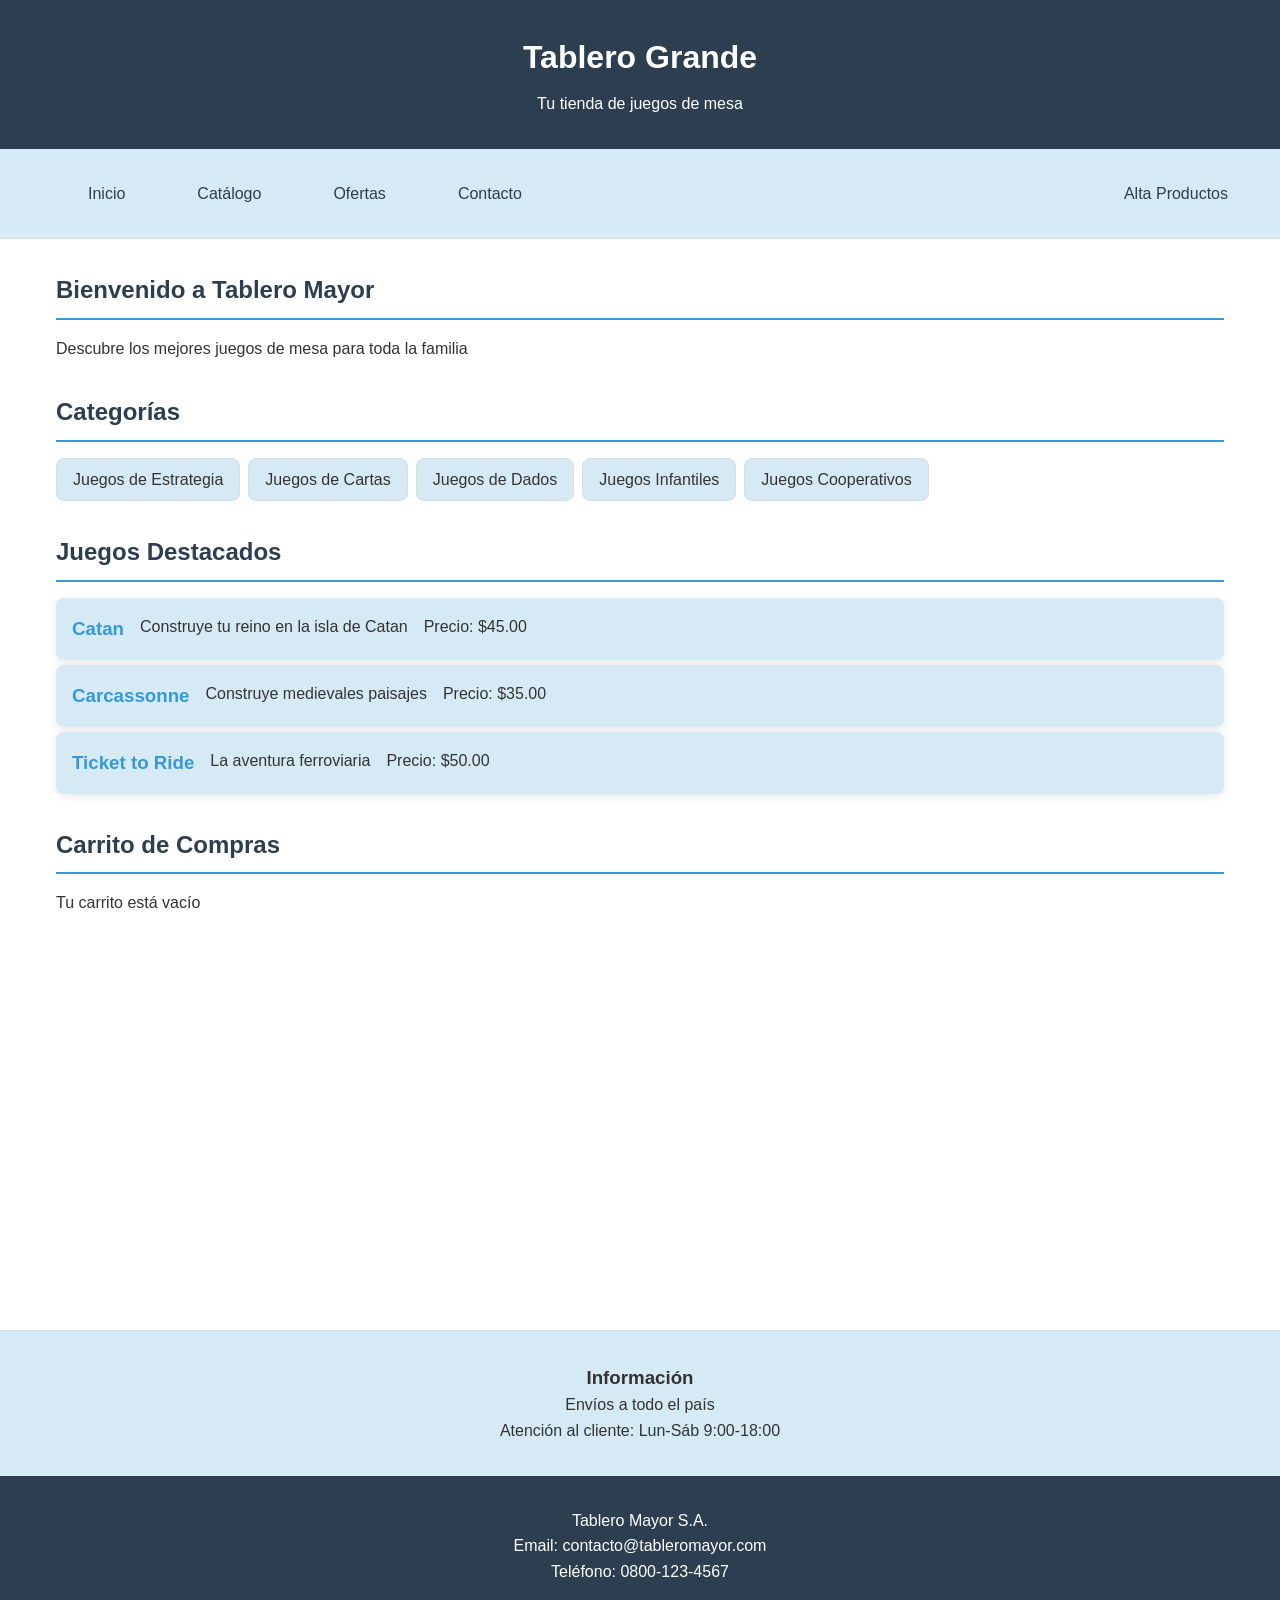
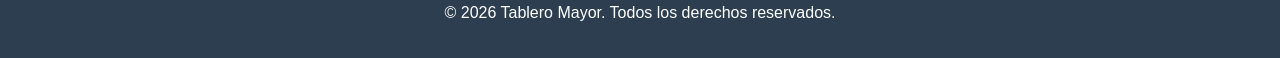
==== index.html @ 4290894a "Merge pull request #3 from SbrekDev/feature/offer-products-page add offers and products pages" ====
<!DOCTYPE html>
<html lang="es">
<head>
    <meta charset="UTF-8">
    <meta name="viewport" content="width=device-width, initial-scale=1.0">
    <title>Tablero Grande - Juegos de Mesa</title>
    <meta name="description" content="Tienda online de juegos de mesa">
    <link rel="stylesheet" href="styles/styles.css">
</head>
<body>
    <header>
        <h1>Tablero Grande</h1>
        <p>Tu tienda de juegos de mesa</p>
    </header>

    <nav>
        <ul>
            <li><a href="#inicio">Inicio</a></li>
            <li><a href="/catalogo.html">Catálogo</a></li>
            <li><a href="/ofertas.html">Ofertas</a></li>
            <li><a href="/contact.html">Contacto</a></li>
            <li id="admin-altaProductos"><a href="/alta-producto.html">Alta Productos</a></li>
        </ul>
    </nav>

    <main>
        <section id="bienvenida">
            <h2>Bienvenido a Tablero Mayor</h2>
            <p>Descubre los mejores juegos de mesa para toda la familia</p>
        </section>

        <section id="categorias">
            <h2>Categorías</h2>
            <ul>
                <li>Juegos de Estrategia</li>
                <li>Juegos de Cartas</li>
                <li>Juegos de Dados</li>
                <li>Juegos Infantiles</li>
                <li>Juegos Cooperativos</li>
            </ul>
        </section>

        <section id="destacados">
            <h2>Juegos Destacados</h2>
            <article>
                <h3>Catan</h3>
                <p>Construye tu reino en la isla de Catan</p>
                <p>Precio: $45.00</p>
            </article>
            <article>
                <h3>Carcassonne</h3>
                <p>Construye medievales paisajes</p>
                <p>Precio: $35.00</p>
            </article>
            <article>
                <h3>Ticket to Ride</h3>
                <p>La aventura ferroviaria</p>
                <p>Precio: $50.00</p>
            </article>
        </section>

        <section id="carrito">
            <h2>Carrito de Compras</h2>
            <p>Tu carrito está vacío</p>
        </section>

        <iframe 
            src="https://www.google.com/maps?q=Buenos+Aires&output=embed"
            title="Ubicación de la tienda">
        </iframe>
    </main>

    <aside>
        <h3>Información</h3>
        <p>Envíos a todo el país</p>
        <p>Atención al cliente: Lun-Sáb 9:00-18:00</p>
    </aside>

    <footer>
        <address>
            <p>Tablero Mayor S.A.</p>
            <p>Email: contacto@tableromayor.com</p>
            <p>Teléfono: 0800-123-4567</p>
        </address>
        <p>&copy; 2026 Tablero Mayor. Todos los derechos reservados.</p>
    </footer>
</body>
</html>
---- styles/styles.css ----
:root {
    --primary-color: #2c3e50;
    --secondary-color: #3498db;
    --accent-color: #e74c3c;
    --text-color: #333;
    --bg-color: #fff;
    --bg-light: #d6eaf5;
    --spacing-sm: 0.5rem;
    --spacing-md: 1rem;
    --spacing-lg: 2rem;
    --border-radius: 8px;
    --shadow: 0 2px 8px rgba(0, 0, 0, 0.1);
    --max-width: 1200px;
    --transition: 0.3s ease;
}

*,
*::before,
*::after {
    box-sizing: border-box;
    margin: 0;
    padding: 0;
}

html {
    font-size: 16px;
    line-height: 1.6;
}

body {
    font-family: -apple-system, BlinkMacSystemFont, 'Segoe UI', Roboto, Oxygen, Ubuntu, sans-serif;
    color: var(--text-color);
    background-color: var(--bg-color);
    display: flex;
    flex-direction: column;
    min-height: 100vh;
}

header {
    background: var(--primary-color);
    color: #fff;
    padding: var(--spacing-lg) var(--spacing-md);
    text-align: center;
}

header h1 {
    margin-bottom: var(--spacing-sm);
    text-align: center;
}

header p {
    text-align: center;
}

nav {
    background: var(--bg-light);
    border-bottom: 1px solid #ddd;
}

nav ul {
    list-style: none;
    display: flex;
    flex-wrap: wrap;
    justify-content: center;
    gap: var(--spacing-sm);
    padding: var(--spacing-md);
    max-width: var(--max-width);
    margin: 0 auto;
}

nav ul #admin-altaProductos {
    border-radius: var(--border-radius);
    position: absolute;
    right: 20px;
}

nav a {
    display: block;
    padding: var(--spacing-sm) var(--spacing-md);
    color: var(--primary-color);
    text-decoration: none;
    border-radius: var(--border-radius);
    transition: background var(--transition), color var(--transition);
}

nav a:hover,
nav a:focus {
    background: var(--secondary-color);
    color: #fff;
}

main {
    flex: 1;
    padding: var(--spacing-lg) var(--spacing-md);
    max-width: var(--max-width);
    margin: 0 auto;
    width: 100%;
}

section {
    margin-bottom: var(--spacing-lg);
}

section h2 {
    color: var(--primary-color);
    margin-bottom: var(--spacing-md);
    border-bottom: 2px solid var(--secondary-color);
    padding-bottom: var(--spacing-sm);
}

#categorias ul {
    list-style: none;
    display: flex;
    flex-wrap: wrap;
    justify-content: start;
    gap: var(--spacing-sm);
}

#categorias li {
    background: var(--bg-light);
    padding: var(--spacing-sm) var(--spacing-md);
    border-radius: var(--border-radius);
    border: 1px solid #ddd;
}

#destacados article {
    display: flex;
    gap: var(--spacing-md);
    background: var(--bg-light);
    padding: var(--spacing-md);
    border-radius: var(--border-radius);
    box-shadow: var(--shadow);
    margin-bottom: 5px;
}

#destacados h3 {
    color: var(--secondary-color);
}

aside {
    background: var(--bg-light);
    padding: var(--spacing-md);
    text-align: center;
    border-top: 1px solid #ddd;
}

footer {
    background: var(--primary-color);
    color: #fff;
    padding: var(--spacing-lg) var(--spacing-md);
    text-align: center;
    margin-top: auto;
}

footer address {
    font-style: normal;
    margin-bottom: var(--spacing-md);
}

form {
    background: var(--bg-light);
    padding: var(--spacing-lg);
    border-radius: var(--border-radius);
    box-shadow: var(--shadow);
}

.form-group {
    margin-bottom: var(--spacing-md);
}

label {
    display: block;
    margin-bottom: var(--spacing-sm);
    font-weight: 600;
    color: var(--primary-color);
}

input[type="text"],
input[type="number"],
input[type="email"],
input[type="tel"],
input[type="url"],
input[type="date"],
input[type="file"],
input[type="password"],
textarea,
select {
    width: 100%;
    padding: var(--spacing-sm) var(--spacing-md);
    border: 1px solid #ccc;
    border-radius: var(--border-radius);
    font-size: 1rem;
    font-family: inherit;
    transition: border-color var(--transition), box-shadow var(--transition);
}

input:focus,
textarea:focus,
select:focus {
    outline: none;
    border-color: var(--secondary-color);
    box-shadow: 0 0 0 3px rgba(52, 152, 219, 0.2);
}

textarea {
    resize: vertical;
    min-height: 100px;
}

button,
input[type="submit"],
input[type="reset"] {
    background: var(--secondary-color);
    color: #fff;
    padding: var(--spacing-sm) var(--spacing-lg);
    border: none;
    border-radius: var(--border-radius);
    font-size: 1rem;
    font-weight: 600;
    cursor: pointer;
    transition: background var(--transition), transform var(--transition);
}

button:hover,
input[type="submit"]:hover,
input[type="reset"]:hover {
    background: var(--primary-color);
    transform: translateY(-2px);
}

button:active,
input[type="submit"]:active,
input[type="reset"]:active {
    transform: translateY(0);
}

iframe {
    width: 100%;
    height: 350px;
    border: none;
    display: block;
    margin-top: var(--spacing-lg);
}

.productos-grid {
    display: grid;
    grid-template-columns: repeat(auto-fill, minmax(280px, 1fr));
    gap: var(--spacing-lg);
}

.producto-card {
    background: var(--bg-light);
    border-radius: var(--border-radius);
    box-shadow: var(--shadow);
    overflow: hidden;
    transition: transform var(--transition), box-shadow var(--transition);
}

.producto-card:hover {
    transform: translateY(-4px);
    box-shadow: 0 4px 16px rgba(0, 0, 0, 0.15);
}

.producto-card img {
    width: 100%;
    height: 200px;
    object-fit: cover;
}

.producto-info {
    padding: var(--spacing-md);
}

.producto-info h3 {
    color: var(--secondary-color);
    margin-bottom: var(--spacing-sm);
}

.producto-info .descripcion {
    color: var(--text-color);
    margin-bottom: var(--spacing-sm);
    font-size: 0.9rem;
}

.producto-info .precio {
    color: var(--accent-color);
    font-weight: bold;
    font-size: 1.25rem;
    margin-bottom: var(--spacing-md);
}

.producto-botones {
    display: flex;
    gap: var(--spacing-sm);
}

.producto-botones button {
    flex: 1;
}

.producto-botones .btn-detalles {
    flex: 1;
    display: block;
    padding: var(--spacing-sm) var(--spacing-md);
    background: var(--primary-color);
    color: #fff;
    text-decoration: none;
    border-radius: var(--border-radius);
    text-align: center;
    font-weight: 600;
    transition: background var(--transition), transform var(--transition);
}

.producto-botones .btn-detalles:hover {
    background: var(--text-color);
    transform: translateY(-2px);
}

.ofertas-subtitle {
    margin-bottom: var(--spacing-lg);
    font-size: 1.1rem;
    color: var(--text-color);
}

.producto-card.oferta {
    position: relative;
}

.producto-card .descuento {
    position: absolute;
    top: 10px;
    right: 10px;
    background: var(--accent-color);
    color: #fff;
    padding: var(--spacing-sm) var(--spacing-md);
    border-radius: var(--border-radius);
    font-weight: bold;
    font-size: 1.1rem;
    z-index: 10;
}

.producto-info .precio-original {
    text-decoration: line-through;
    color: #999;
    margin-right: var(--spacing-sm);
    font-size: 0.9rem;
}

@media (min-width: 768px) {
    nav ul {
        justify-content: flex-start;
    }

    header {
        text-align: left;
    }

    nav {
        position: sticky;
        top: 0;
        z-index: 100;
    }

    nav a {
        padding: var(--spacing-md) var(--spacing-lg);
    }

    aside {
        padding: var(--spacing-lg);
    }

    form {
        max-width: 600px;
        margin: 0 auto;
    }
}
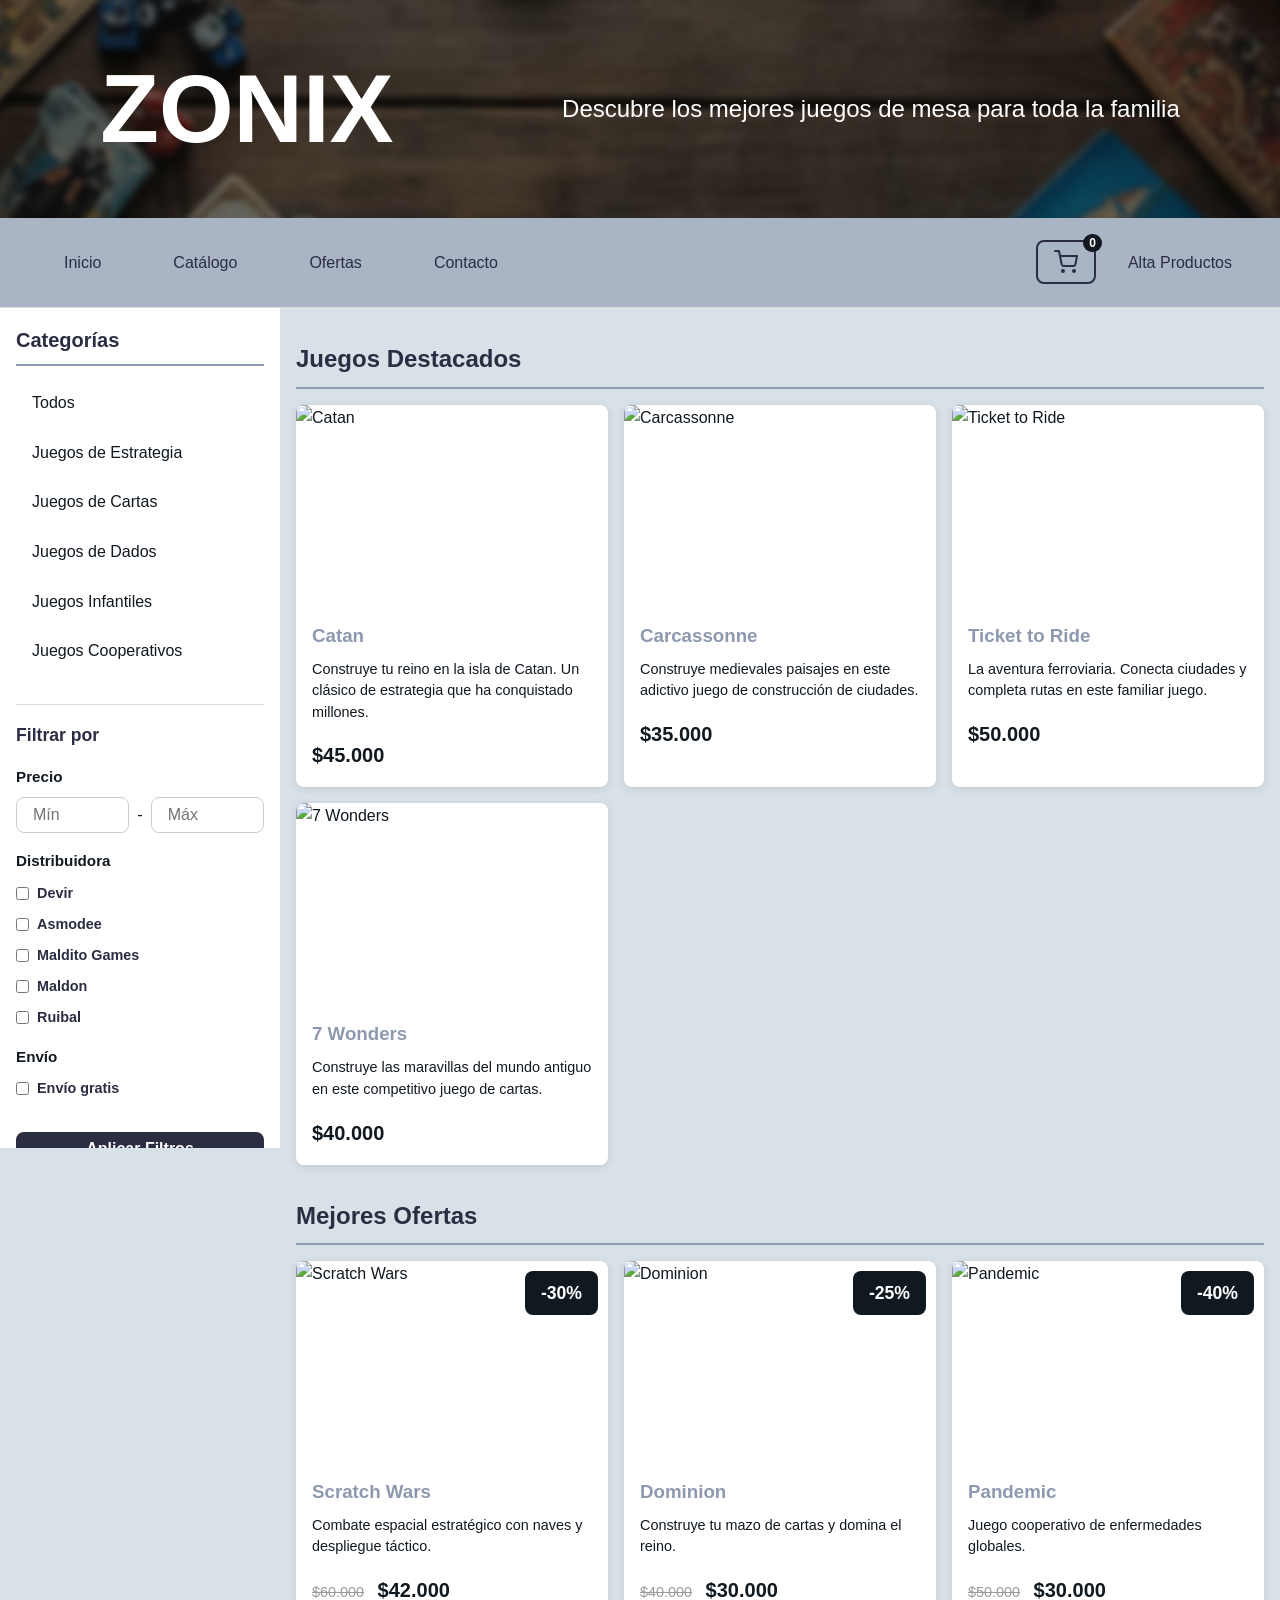
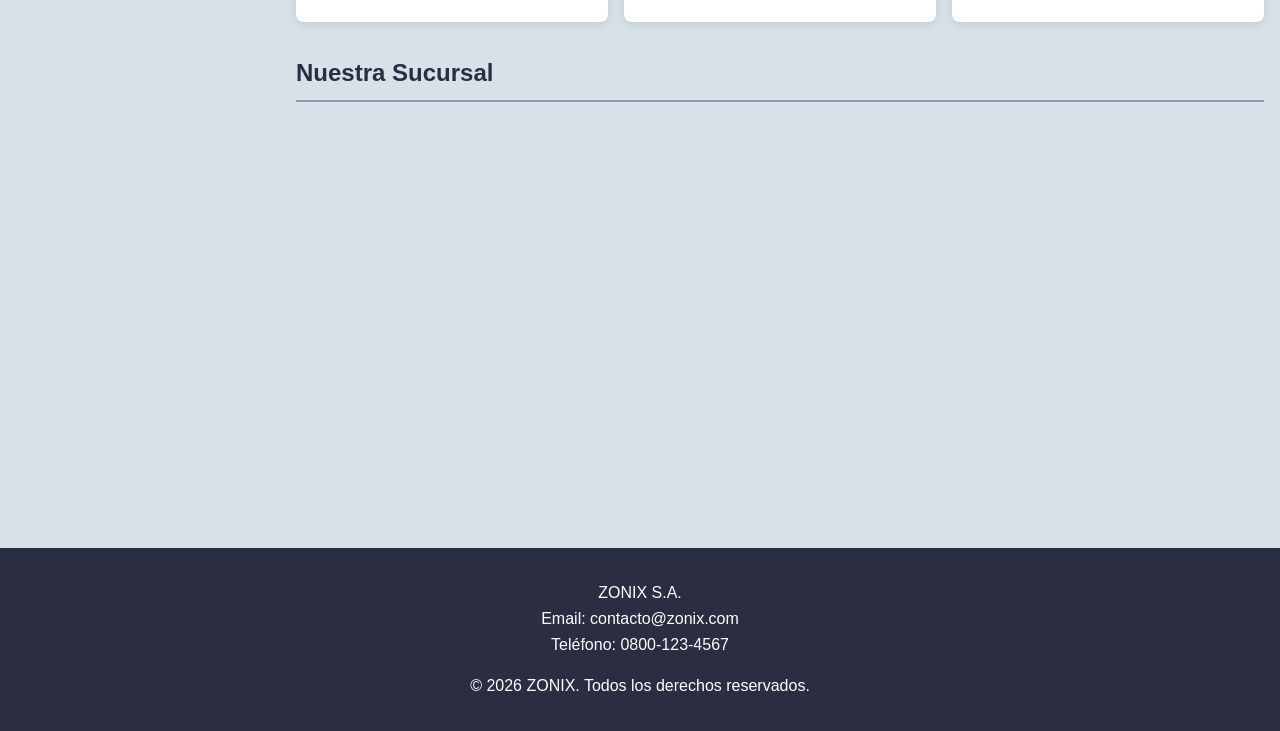
==== commit b455b5c4: "add cart, add filters/categories JS modular component" ====
--- a/index.html
+++ b/index.html
@@ -3,86 +3,170 @@
 <head>
     <meta charset="UTF-8">
     <meta name="viewport" content="width=device-width, initial-scale=1.0">
-    <title>Tablero Grande - Juegos de Mesa</title>
+    <title>ZONIX - Juegos de Mesa</title>
     <meta name="description" content="Tienda online de juegos de mesa">
     <link rel="stylesheet" href="styles/styles.css">
 </head>
 <body>
     <header>
-        <h1>Tablero Grande</h1>
-        <p>Tu tienda de juegos de mesa</p>
+        <div class="title">
+            <h1>ZONIX</h1>
+        </div>
+        <p class="subtitle">Descubre los mejores juegos de mesa para toda la familia</p>
     </header>
 
     <nav>
         <ul>
-            <li><a href="#inicio">Inicio</a></li>
+            <li><a href="/index.html" class="active">Inicio</a></li>
             <li><a href="/catalogo.html">Catálogo</a></li>
             <li><a href="/ofertas.html">Ofertas</a></li>
             <li><a href="/contact.html">Contacto</a></li>
-            <li id="admin-altaProductos"><a href="/alta-producto.html">Alta Productos</a></li>
         </ul>
+        <div class="nav-right">
+            <div class="carrito-container">
+                <button id="btn-carrito" class="carrito-btn" aria-label="Ver carrito">
+                    <svg xmlns="http://www.w3.org/2000/svg" width="24" height="24" viewBox="0 0 24 24" fill="none" stroke="currentColor" stroke-width="2" stroke-linecap="round" stroke-linejoin="round"><circle cx="9" cy="21" r="1"></circle><circle cx="20" cy="21" r="1"></circle><path d="M1 1h4l2.68 13.39a2 2 0 0 0 2 1.61h9.72a2 2 0 0 0 2-1.61L23 6H6"></path></svg>
+                    <span class="carrito-count">0</span>
+                </button>
+                <div id="carrito-dropdown" class="carrito-dropdown">
+                    <h3>Tu Carrito</h3>
+                    <div class="carrito-items">
+                        <p class="carrito-vacio">Tu carrito está vacío</p>
+                    </div>
+                    <div class="carrito-total">
+                        <span>Total:</span>
+                        <span class="carrito-precio">$0</span>
+                    </div>
+                    <button class="btn-ver-carrito">Ver Carrito</button>
+                </div>
+            </div>
+            <a href="/alta-producto.html" class="admin-link">Alta Productos</a>
+        </div>
     </nav>
 
-    <main>
-        <section id="bienvenida">
-            <h2>Bienvenido a Tablero Mayor</h2>
-            <p>Descubre los mejores juegos de mesa para toda la familia</p>
-        </section>
+    <div class="container">
+        <div id="sidebar-container" class="sidebar-container" data-show-filtros="true"></div>
 
-        <section id="categorias">
-            <h2>Categorías</h2>
-            <ul>
-                <li>Juegos de Estrategia</li>
-                <li>Juegos de Cartas</li>
-                <li>Juegos de Dados</li>
-                <li>Juegos Infantiles</li>
-                <li>Juegos Cooperativos</li>
-            </ul>
-        </section>
+        <main class="main-content">
 
-        <section id="destacados">
-            <h2>Juegos Destacados</h2>
-            <article>
-                <h3>Catan</h3>
-                <p>Construye tu reino en la isla de Catan</p>
-                <p>Precio: $45.00</p>
-            </article>
-            <article>
-                <h3>Carcassonne</h3>
-                <p>Construye medievales paisajes</p>
-                <p>Precio: $35.00</p>
-            </article>
-            <article>
-                <h3>Ticket to Ride</h3>
-                <p>La aventura ferroviaria</p>
-                <p>Precio: $50.00</p>
-            </article>
-        </section>
+            <section id="destacados">
+                <h2>Juegos Destacados</h2>
+                <div class="grid-destacados">
+                    <article class="card-destacado">
+                        <div class="card-imagen">
+                            <img src="https://placehold.co/300x200/2c3e50/fff?text=Catan" alt="Catan">
+                        </div>
+                        <div class="card-contenido">
+                            <h3>Catan</h3>
+                            <p class="card-descripcion">Construye tu reino en la isla de Catan. Un clásico de estrategia que ha conquistado millones.</p>
+                            <p class="card-precio">$45.000</p>
+                        </div>
+                    </article>
+                    <article class="card-destacado">
+                        <div class="card-imagen">
+                            <img src="https://placehold.co/300x200/3498db/fff?text=Carcassonne" alt="Carcassonne">
+                        </div>
+                        <div class="card-contenido">
+                            <h3>Carcassonne</h3>
+                            <p class="card-descripcion">Construye medievales paisajes en este adictivo juego de construcción de ciudades.</p>
+                            <p class="card-precio">$35.000</p>
+                        </div>
+                    </article>
+                    <article class="card-destacado">
+                        <div class="card-imagen">
+                            <img src="https://placehold.co/300x200/e74c3c/fff?text=Ticket+to+Ride" alt="Ticket to Ride">
+                        </div>
+                        <div class="card-contenido">
+                            <h3>Ticket to Ride</h3>
+                            <p class="card-descripcion">La aventura ferroviaria. Conecta ciudades y completa rutas en este familiar juego.</p>
+                            <p class="card-precio">$50.000</p>
+                        </div>
+                    </article>
+                    <article class="card-destacado">
+                        <div class="card-imagen">
+                            <img src="https://placehold.co/300x200/27ae60/fff?text=7+Wonders" alt="7 Wonders">
+                        </div>
+                        <div class="card-contenido">
+                            <h3>7 Wonders</h3>
+                            <p class="card-descripcion">Construye las maravillas del mundo antiguo en este competitivo juego de cartas.</p>
+                            <p class="card-precio">$40.000</p>
+                        </div>
+                    </article>
+                </div>
+            </section>
 
-        <section id="carrito">
-            <h2>Carrito de Compras</h2>
-            <p>Tu carrito está vacío</p>
-        </section>
+            <section id="mejores-ofertas">
+                <h2>Mejores Ofertas</h2>
+                <div class="grid-destacados">
+                    <article class="producto-card oferta">
+                        <span class="descuento">-30%</span>
+                        <div class="card-imagen">
+                            <img src="https://placehold.co/300x200/e74c3c/fff?text=Scratch+Wars" alt="Scratch Wars">
+                        </div>
+                        <div class="card-contenido">
+                            <h3>Scratch Wars</h3>
+                            <p class="card-descripcion">Combate espacial estratégico con naves y despliegue táctico.</p>
+                            <p class="card-precio"><span class="precio-original">$60.000</span> $42.000</p>
+                        </div>
+                    </article>
+                    <article class="producto-card oferta">
+                        <span class="descuento">-25%</span>
+                        <div class="card-imagen">
+                            <img src="https://placehold.co/300x200/8e44ad/fff?text=Dominion" alt="Dominion">
+                        </div>
+                        <div class="card-contenido">
+                            <h3>Dominion</h3>
+                            <p class="card-descripcion">Construye tu mazo de cartas y domina el reino.</p>
+                            <p class="card-precio"><span class="precio-original">$40.000</span> $30.000</p>
+                        </div>
+                    </article>
+                    <article class="producto-card oferta">
+                        <span class="descuento">-40%</span>
+                        <div class="card-imagen">
+                            <img src="https://placehold.co/300x200/27ae60/fff?text=Pandemic" alt="Pandemic">
+                        </div>
+                        <div class="card-contenido">
+                            <h3>Pandemic</h3>
+                            <p class="card-descripcion">Juego cooperativo de enfermedades globales.</p>
+                            <p class="card-precio"><span class="precio-original">$50.000</span> $30.000</p>
+                        </div>
+                    </article>
+                </div>
+            </section>
 
-        <iframe 
-            src="https://www.google.com/maps?q=Buenos+Aires&output=embed"
-            title="Ubicación de la tienda">
-        </iframe>
-    </main>
-
-    <aside>
-        <h3>Información</h3>
-        <p>Envíos a todo el país</p>
-        <p>Atención al cliente: Lun-Sáb 9:00-18:00</p>
-    </aside>
+            <section id="sucursal">
+                <h2>Nuestra Sucursal</h2>
+                <iframe 
+                    src="https://www.google.com/maps?q=Buenos+Aires&output=embed"
+                    title="Ubicación de la tienda">
+                </iframe>
+            </section>
+        </main>
+    </div>
 
     <footer>
         <address>
-            <p>Tablero Mayor S.A.</p>
-            <p>Email: contacto@tableromayor.com</p>
+            <p>ZONIX S.A.</p>
+            <p>Email: contacto@zonix.com</p>
             <p>Teléfono: 0800-123-4567</p>
         </address>
-        <p>&copy; 2026 Tablero Mayor. Todos los derechos reservados.</p>
+        <p>&copy; 2026 ZONIX. Todos los derechos reservados.</p>
     </footer>
+    <script src="/components/sidebar-categorias.js"></script>
+    <script>
+        document.getElementById('btn-carrito').addEventListener('click', function(e) {
+            e.stopPropagation();
+            var dropdown = document.getElementById('carrito-dropdown');
+            dropdown.classList.toggle('active');
+        });
+
+        document.addEventListener('click', function() {
+            document.getElementById('carrito-dropdown').classList.remove('active');
+        });
+
+        document.getElementById('carrito-dropdown').addEventListener('click', function(e) {
+            e.stopPropagation();
+        });
+    </script>
 </body>
-</html>
+</html>
--- a/styles/styles.css
+++ b/styles/styles.css
@@ -1,15 +1,17 @@
 :root {
-    --primary-color: #2c3e50;
-    --secondary-color: #3498db;
-    --accent-color: #e74c3c;
-    --text-color: #333;
-    --bg-color: #fff;
-    --bg-light: #d6eaf5;
+    --primary-color: #2B2D42;
+    --secondary-color: #8D99AE;
+    --accent-color: #101820;
+    --text-color: #101820;
+    --bg-color: #D8E1E8;
+    --bg-light: #FFF;
+    --bg-light-alt: #a9b4c5;
     --spacing-sm: 0.5rem;
     --spacing-md: 1rem;
     --spacing-lg: 2rem;
     --border-radius: 8px;
     --shadow: 0 2px 8px rgba(0, 0, 0, 0.1);
+    --shadow-hover: 0 8px 24px rgba(0, 0, 0, 0.15);
     --max-width: 1200px;
     --transition: 0.3s ease;
 }
@@ -37,41 +39,65 @@
 }
 
 header {
-    background: var(--primary-color);
+    position: relative;
+    overflow: hidden;
     color: #fff;
     padding: var(--spacing-lg) var(--spacing-md);
-    text-align: center;
+    display: flex;
+    justify-content: space-around;
+    align-items: center;
+}
+
+header::before {
+    content: "";
+    position: absolute;
+    inset: 0;
+    background: url("/assets/images/header-banner.avif") no-repeat center center;
+    background-size: cover;
+    filter: blur(3px);
+    transform: scale(1.1); 
+    z-index: -2;
+}
+
+header::after {
+    content: "";
+    position: absolute;
+    inset: 0;
+    background: rgba(0, 0, 0, 0.5);
+    z-index: -1;
 }
 
 header h1 {
-    margin-bottom: var(--spacing-sm);
-    text-align: center;
+    text-align: start;
+    font-weight: 900;
+    font-size: 6rem;
 }
 
 header p {
     text-align: center;
+    font-size: 1.5rem;
+    font-weight: 100;
 }
 
 nav {
-    background: var(--bg-light);
+    background: var(--bg-light-alt);
     border-bottom: 1px solid #ddd;
+    display: flex;
+    justify-content: space-between;
+    align-items: center;
+    flex-wrap: wrap;
+    padding: 0 var(--spacing-md);
+    position: sticky;
+    top: 0;
+    z-index: 100;
 }
 
 nav ul {
     list-style: none;
     display: flex;
     flex-wrap: wrap;
-    justify-content: center;
     gap: var(--spacing-sm);
-    padding: var(--spacing-md);
-    max-width: var(--max-width);
-    margin: 0 auto;
-}
-
-nav ul #admin-altaProductos {
-    border-radius: var(--border-radius);
-    position: absolute;
-    right: 20px;
+    padding: var(--spacing-md) 0;
 }
 
 nav a {
@@ -89,7 +115,137 @@
     color: #fff;
 }
 
-main {
+.nav-right {
+    display: flex;
+    align-items: center;
+    gap: var(--spacing-md);
+}
+
+.carrito-container {
+    position: relative;
+}
+
+.carrito-btn {
+    display: flex;
+    align-items: center;
+    gap: var(--spacing-sm);
+    background: transparent;
+    border: 2px solid var(--primary-color);
+    color: var(--primary-color);
+    padding: var(--spacing-sm) var(--spacing-md);
+    border-radius: var(--border-radius);
+    cursor: pointer;
+    transition: all var(--transition);
+    position: relative;
+}
+
+.carrito-btn:hover {
+    background: var(--primary-color);
+    color: #fff;
+}
+
+.carrito-count {
+    background: var(--accent-color);
+    color: #fff;
+    font-size: 0.75rem;
+    font-weight: bold;
+    padding: 2px 6px;
+    border-radius: 10px;
+    position: absolute;
+    top: -8px;
+    right: -8px;
+}
+
+.carrito-dropdown {
+    position: absolute;
+    top: calc(100% + 8px);
+    right: 0;
+    background: #fff;
+    border-radius: var(--border-radius);
+    box-shadow: var(--shadow-hover);
+    min-width: 300px;
+    padding: var(--spacing-md);
+    opacity: 0;
+    visibility: hidden;
+    transform: translateY(-10px);
+    transition: all var(--transition);
+    z-index: 200;
+}
+
+.carrito-dropdown.active {
+    opacity: 1;
+    visibility: visible;
+    transform: translateY(0);
+}
+
+.carrito-dropdown h3 {
+    color: var(--primary-color);
+    margin-bottom: var(--spacing-md);
+    padding-bottom: var(--spacing-sm);
+    border-bottom: 1px solid #eee;
+}
+
+.carrito-items {
+    max-height: 200px;
+    overflow-y: auto;
+}
+
+.carrito-vacio {
+    color: #999;
+    text-align: center;
+    padding: var(--spacing-md);
+}
+
+.carrito-total {
+    display: flex;
+    justify-content: space-between;
+    padding: var(--spacing-md) 0;
+    border-top: 1px solid #eee;
+    font-weight: bold;
+    color: var(--primary-color);
+}
+
+.carrito-precio {
+    color: var(--accent-color);
+}
+
+.btn-ver-carrito {
+    width: 100%;
+    background: var(--secondary-color);
+}
+
+.admin-link {
+    color: var(--primary-color);
+    text-decoration: none;
+    padding: var(--spacing-sm) var(--spacing-md);
+    border-radius: var(--border-radius);
+    transition: all var(--transition);
+}
+
+.admin-link:hover {
+    background: var(--secondary-color);
+    color: #fff;
+}
+
+.container {
+    display: flex;
+    flex: 1;
+    max-width: 100%;
+    width: 100%;
+}
+
+.sidebar-container {
+    width: 260px;
+    flex-shrink: 0;
+    background: var(--bg-light);
+    padding: var(--spacing-md);
+    position: sticky;
+    top: 60px;
+    height: calc(100vh - 60px);
+    overflow-y: auto;
+}
+
+.main-content {
     flex: 1;
     padding: var(--spacing-lg) var(--spacing-md);
     max-width: var(--max-width);
@@ -97,6 +253,108 @@
     width: 100%;
 }
 
+.sidebar-categorias {
+    position: sticky;
+    top: 60px;
+}
+
+.sidebar-categorias h2 {
+    color: var(--primary-color);
+    margin-bottom: var(--spacing-md);
+    padding-bottom: var(--spacing-sm);
+    border-bottom: 2px solid var(--secondary-color);
+    font-size: 1.25rem;
+}
+
+.categorias-list {
+    list-style: none;
+    margin-bottom: var(--spacing-lg);
+}
+
+.categorias-list li {
+    margin-bottom: var(--spacing-sm);
+}
+
+.categorias-list a {
+    display: block;
+    padding: var(--spacing-sm) var(--spacing-md);
+    color: var(--text-color);
+    text-decoration: none;
+    border-radius: var(--border-radius);
+    transition: all var(--transition);
+}
+
+.categorias-list a:hover {
+    background: var(--secondary-color);
+    color: #fff;
+    padding-left: var(--spacing-lg);
+}
+
+.filtros {
+    border-top: 1px solid #ddd;
+    padding-top: var(--spacing-md);
+}
+
+.filtros h3 {
+    color: var(--primary-color);
+    margin-bottom: var(--spacing-md);
+    font-size: 1.1rem;
+}
+
+.filtro-grupo {
+    margin-bottom: var(--spacing-md);
+}
+
+.filtro-grupo h4 {
+    color: var(--text-color);
+    font-size: 0.95rem;
+    margin-bottom: var(--spacing-sm);
+    font-weight: 600;
+}
+
+.rango-precio {
+    display: flex;
+    align-items: center;
+    gap: var(--spacing-sm);
+}
+
+.rango-precio input {
+    width: 70px;
+    padding: var(--spacing-sm);
+    border: 1px solid #ccc;
+    border-radius: var(--border-radius);
+    font-size: 0.9rem;
+}
+
+.rango-precio span {
+    color: var(--text-color);
+}
+
+.checkbox-label {
+    display: flex;
+    align-items: center;
+    gap: var(--spacing-sm);
+    margin-bottom: var(--spacing-sm);
+    cursor: pointer;
+    font-size: 0.9rem;
+}
+
+.checkbox-label input[type="checkbox"] {
+    width: auto;
+    margin: 0;
+}
+
+.btn-aplicar-filtros {
+    width: 100%;
+    margin-top: var(--spacing-md);
+    background: var(--primary-color);
+}
+
+main {
+    flex: 1;
+    width: 100%;
+}
+
 section {
     margin-bottom: var(--spacing-lg);
 }
@@ -108,40 +366,98 @@
     padding-bottom: var(--spacing-sm);
 }
 
-#categorias ul {
-    list-style: none;
-    display: flex;
-    flex-wrap: wrap;
-    justify-content: start;
-    gap: var(--spacing-sm);
-}
-
-#categorias li {
-    background: var(--bg-light);
+.grid-destacados {
+    display: grid;
+    grid-template-columns: repeat(auto-fill, minmax(250px, 1fr));
+    gap: var(--spacing-md);
+}
+
+.card-destacado {
+    background: #fff;
+    border-radius: var(--border-radius);
+    box-shadow: var(--shadow);
+    overflow: hidden;
+    transition: transform var(--transition), box-shadow var(--transition);
+}
+
+.card-destacado:hover {
+    transform: translateY(-8px);
+    box-shadow: var(--shadow-hover);
+}
+
+.card-imagen {
+    width: 100%;
+    height: 180px;
+    overflow: hidden;
+}
+
+.card-imagen img {
+    width: 100%;
+    height: 100%;
+    object-fit: cover;
+    transition: transform var(--transition);
+}
+
+.card-destacado:hover .card-imagen img {
+    transform: scale(1.05);
+}
+
+.card-contenido {
+    padding: var(--spacing-md);
+}
+
+.card-contenido h3 {
+    color: var(--secondary-color);
+    margin-bottom: var(--spacing-sm);
+}
+
+.card-descripcion {
+    color: var(--text-color);
+    font-size: 0.9rem;
+    margin-bottom: var(--spacing-md);
+    line-height: 1.5;
+}
+
+.card-precio {
+    color: var(--accent-color);
+    font-weight: bold;
+    font-size: 1.25rem;
+}
+
+.card-precio .precio-original {
+    text-decoration: line-through;
+    color: #999;
+    font-size: 0.9rem;
+    margin-right: var(--spacing-sm);
+    font-weight: normal;
+}
+
+.producto-card.oferta {
+    position: relative;
+}
+
+.producto-card.oferta .descuento,
+.card-destacado.oferta .descuento,
+.producto-card .descuento {
+    position: absolute;
+    top: 10px;
+    right: 10px;
+    background: var(--accent-color);
+    color: #fff;
     padding: var(--spacing-sm) var(--spacing-md);
     border-radius: var(--border-radius);
-    border: 1px solid #ddd;
-}
-
-#destacados article {
-    display: flex;
-    gap: var(--spacing-md);
-    background: var(--bg-light);
-    padding: var(--spacing-md);
-    border-radius: var(--border-radius);
-    box-shadow: var(--shadow);
-    margin-bottom: 5px;
-}
-
-#destacados h3 {
-    color: var(--secondary-color);
-}
-
-aside {
-    background: var(--bg-light);
-    padding: var(--spacing-md);
-    text-align: center;
-    border-top: 1px solid #ddd;
+    font-weight: bold;
+    font-size: 1.1rem;
+    z-index: 10;
+}
+
+iframe {
+    width: 100%;
+    height: 350px;
+    border: none;
+    display: block;
+    margin-top: var(--spacing-lg);
+    border-radius: var(--border-radius);
 }
 
 footer {
@@ -234,14 +550,6 @@
     transform: translateY(0);
 }
 
-iframe {
-    width: 100%;
-    height: 350px;
-    border: none;
-    display: block;
-    margin-top: var(--spacing-lg);
-}
-
 .productos-grid {
     display: grid;
     grid-template-columns: repeat(auto-fill, minmax(280px, 1fr));
@@ -347,30 +655,81 @@
 }
 
 @media (min-width: 768px) {
-    nav ul {
-        justify-content: flex-start;
+    .container {
+        flex-direction: row;
+    }
+
+    .sidebar-container {
+        width: 250px;
+    }
+
+    nav {
+        padding: 0 var(--spacing-lg);
+    }
+
+    nav a {
+        padding: var(--spacing-md) var(--spacing-lg);
     }
 
     header {
         text-align: left;
     }
 
+    .grid-destacados {
+        grid-template-columns: repeat(2, 1fr);
+    }
+}
+
+@media (min-width: 1024px) {
+    .sidebar-container {
+        width: 280px;
+    }
+
+    .grid-destacados {
+        grid-template-columns: repeat(3, 1fr);
+    }
+
+    .card-imagen {
+        height: 200px;
+    }
+}
+
+@media (max-width: 767px) {
+    .container {
+        flex-direction: column;
+    }
+
+    .sidebar-container {
+        width: 100%;
+        height: auto;
+        position: relative;
+        top: 0;
+        border-bottom: 1px solid #ddd;
+        margin-bottom: var(--spacing-md);
+    }
+
     nav {
-        position: sticky;
-        top: 0;
-        z-index: 100;
-    }
-
-    nav a {
-        padding: var(--spacing-md) var(--spacing-lg);
-    }
-
-    aside {
-        padding: var(--spacing-lg);
-    }
-
-    form {
-        max-width: 600px;
-        margin: 0 auto;
+        flex-direction: column;
+        gap: var(--spacing-sm);
+    }
+
+    nav ul {
+        justify-content: center;
+        width: 100%;
+    }
+
+    .nav-right {
+        width: 100%;
+        justify-content: center;
+        padding-bottom: var(--spacing-md);
+    }
+
+    .grid-destacados {
+        grid-template-columns: 1fr;
+    }
+
+    .carrito-dropdown {
+        left: 0;
+        right: auto;
     }
 }
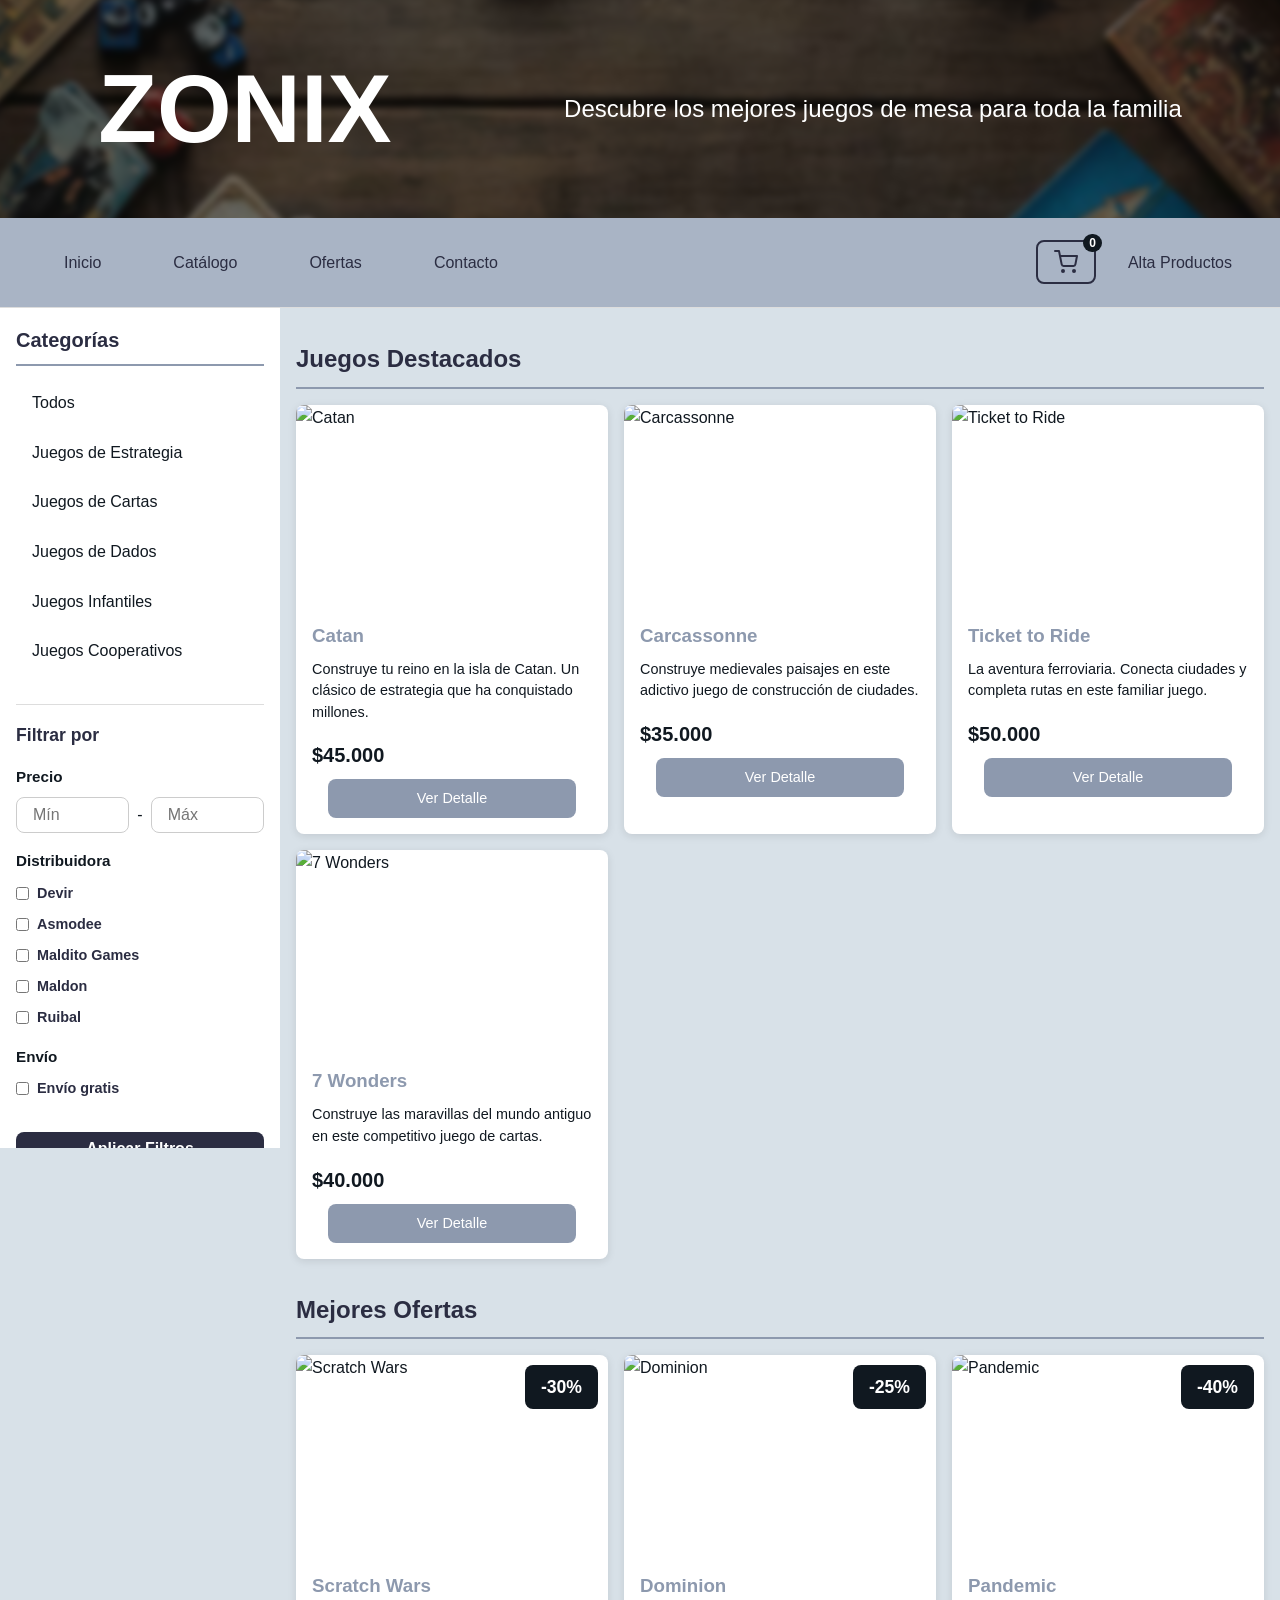
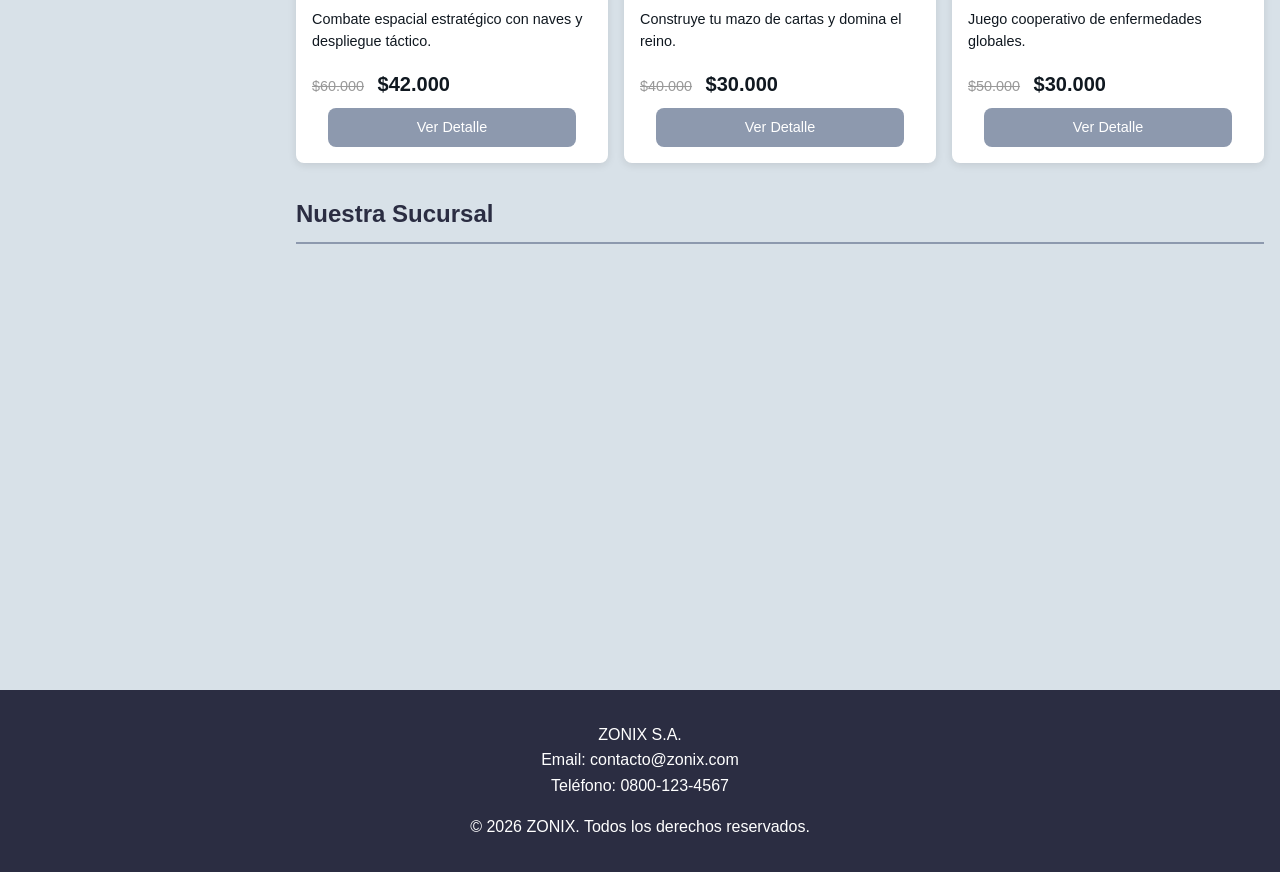
==== commit 20caf62e: "fix gallery slide issue" ====
--- a/index.html
+++ b/index.html
@@ -60,6 +60,7 @@
                             <h3>Catan</h3>
                             <p class="card-descripcion">Construye tu reino en la isla de Catan. Un clásico de estrategia que ha conquistado millones.</p>
                             <p class="card-precio">$45.000</p>
+                            <a href="producto.html" class="btn-ver-detalle">Ver Detalle</a>
                         </div>
                     </article>
                     <article class="card-destacado">
@@ -70,6 +71,7 @@
                             <h3>Carcassonne</h3>
                             <p class="card-descripcion">Construye medievales paisajes en este adictivo juego de construcción de ciudades.</p>
                             <p class="card-precio">$35.000</p>
+                            <a href="producto.html" class="btn-ver-detalle">Ver Detalle</a>
                         </div>
                     </article>
                     <article class="card-destacado">
@@ -80,6 +82,7 @@
                             <h3>Ticket to Ride</h3>
                             <p class="card-descripcion">La aventura ferroviaria. Conecta ciudades y completa rutas en este familiar juego.</p>
                             <p class="card-precio">$50.000</p>
+                            <a href="producto.html" class="btn-ver-detalle">Ver Detalle</a>
                         </div>
                     </article>
                     <article class="card-destacado">
@@ -90,6 +93,7 @@
                             <h3>7 Wonders</h3>
                             <p class="card-descripcion">Construye las maravillas del mundo antiguo en este competitivo juego de cartas.</p>
                             <p class="card-precio">$40.000</p>
+                            <a href="producto.html" class="btn-ver-detalle">Ver Detalle</a>
                         </div>
                     </article>
                 </div>
@@ -107,6 +111,7 @@
                             <h3>Scratch Wars</h3>
                             <p class="card-descripcion">Combate espacial estratégico con naves y despliegue táctico.</p>
                             <p class="card-precio"><span class="precio-original">$60.000</span> $42.000</p>
+                            <a href="producto.html" class="btn-ver-detalle">Ver Detalle</a>
                         </div>
                     </article>
                     <article class="producto-card oferta">
@@ -118,6 +123,7 @@
                             <h3>Dominion</h3>
                             <p class="card-descripcion">Construye tu mazo de cartas y domina el reino.</p>
                             <p class="card-precio"><span class="precio-original">$40.000</span> $30.000</p>
+                            <a href="producto.html" class="btn-ver-detalle">Ver Detalle</a>
                         </div>
                     </article>
                     <article class="producto-card oferta">
@@ -129,6 +135,7 @@
                             <h3>Pandemic</h3>
                             <p class="card-descripcion">Juego cooperativo de enfermedades globales.</p>
                             <p class="card-precio"><span class="precio-original">$50.000</span> $30.000</p>
+                            <a href="producto.html" class="btn-ver-detalle">Ver Detalle</a>
                         </div>
                     </article>
                 </div>
--- a/styles/styles.css
+++ b/styles/styles.css
@@ -44,8 +44,10 @@
     color: #fff;
     padding: var(--spacing-lg) var(--spacing-md);
     display: flex;
-    justify-content: space-around;
-    align-items: center;
+    flex-direction: column;
+    align-items: center;
+    text-align: center;
+    gap: var(--spacing-sm);
 }
 
 header::before {
@@ -430,6 +432,24 @@
     font-size: 0.9rem;
     margin-right: var(--spacing-sm);
     font-weight: normal;
+}
+
+.btn-ver-detalle {
+    display: block;
+    margin-top: var(--spacing-sm);
+    margin-left: var(--spacing-md);
+    margin-right: var(--spacing-md);
+    padding: var(--spacing-sm) var(--spacing-md);
+    background: var(--secondary-color);
+    color: #fff;
+    text-decoration: none;
+    border-radius: var(--border-radius);
+    font-size: 0.9rem;
+    text-align: center;
+}
+
+.btn-ver-detalle:hover {
+    background: var(--primary-color);
 }
 
 .producto-card.oferta {
@@ -672,6 +692,8 @@
     }
 
     header {
+        flex-direction: row;
+        justify-content: space-around;
         text-align: left;
     }
 
@@ -732,4 +754,523 @@
         left: 0;
         right: auto;
     }
+}
+
+.producto-detalle {
+    max-width: var(--max-width);
+    margin: 0 auto;
+    padding: var(--spacing-lg) var(--spacing-md);
+    width: 100%;
+}
+
+.breadcrumb {
+    display: flex;
+    align-items: center;
+    gap: var(--spacing-sm);
+    margin-bottom: var(--spacing-lg);
+    font-size: 0.875rem;
+}
+
+.breadcrumb a {
+    color: var(--secondary-color);
+    text-decoration: none;
+}
+
+.breadcrumb a:hover {
+    text-decoration: underline;
+}
+
+.breadcrumb .separator {
+    color: var(--secondary-color);
+}
+
+.breadcrumb .current {
+    color: var(--text-color);
+}
+
+.producto-layout {
+    display: flex;
+    flex-direction: column;
+    gap: var(--spacing-lg);
+    margin-bottom: var(--spacing-lg);
+}
+
+@media (min-width: 768px) {
+    .producto-layout {
+        display: grid;
+        grid-template-columns: 1fr 1fr;
+    }
+
+    .producto-galeria {
+        order: -1;
+    }
+}
+
+.galeria-principal {
+    background: var(--bg-light);
+    border-radius: var(--border-radius);
+    padding: var(--spacing-md);
+    height: 100%;
+    display: flex;
+    flex-direction: column;
+    gap: var(--spacing-md);
+}
+
+@media (min-width: 768px) {
+    .galeria-principal {
+        flex-direction: column;
+    }
+
+    .galeria-contenido {
+        width: 100%;
+        aspect-ratio: 4/3;
+        height: auto;
+        flex: none;
+    }
+
+    .galeria-slide {
+        position: absolute;
+        inset: 0;
+    }
+}
+
+.galeria-radio {
+    display: none;
+}
+
+.galeria-contenido {
+    position: relative;
+    width: 100%;
+    aspect-ratio: 4/3;
+    overflow: hidden;
+    border-radius: var(--spacing-sm);
+    margin-bottom: var(--spacing-md);
+    flex-shrink: 0;
+}
+
+@media (min-width: 768px) {
+    .galeria-contenido {
+        flex: 1;
+        aspect-ratio: auto;
+        height: 100%;
+    }
+}
+
+.galeria-slide {
+    position: absolute;
+    inset: 0;
+    opacity: 0;
+    transition: opacity var(--transition);
+}
+
+.galeria-slide img {
+    width: 100%;
+    height: 100%;
+    object-fit: cover;
+}
+
+#img1:checked ~ .galeria-contenido .galeria-slide:nth-child(1),
+#img2:checked ~ .galeria-contenido .galeria-slide:nth-child(2),
+#img3:checked ~ .galeria-contenido .galeria-slide:nth-child(3),
+#img4:checked ~ .galeria-contenido .galeria-slide:nth-child(4) {
+    opacity: 1;
+}
+
+.galeria-nav {
+    display: flex;
+    flex-direction: row;
+    gap: var(--spacing-sm);
+    flex-wrap: nowrap;
+    justify-content: center;
+    overflow-x: auto;
+    z-index: 10;
+}
+
+@media (min-width: 768px) {
+    .galeria-nav {
+        flex-direction: row;
+        justify-content: center;
+        flex-wrap: wrap;
+    }
+}
+
+.thumb {
+    width: 60px;
+    height: 60px;
+    flex-shrink: 0;
+    border-radius: var(--border-radius);
+    overflow: hidden;
+    cursor: pointer;
+    border: 2px solid transparent;
+    opacity: 0.6;
+    transition: all var(--transition);
+}
+
+.thumb {
+    width: 60px;
+    height: 60px;
+    flex-shrink: 0;
+    border-radius: var(--border-radius);
+    overflow: hidden;
+    cursor: pointer;
+    border: 2px solid transparent;
+    opacity: 0.6;
+    transition: all var(--transition);
+}
+
+.thumb img {
+    width: 100%;
+    height: 100%;
+    object-fit: cover;
+}
+
+.thumb:hover {
+    opacity: 1;
+}
+
+.thumb img {
+    width: 100%;
+    height: 100%;
+    object-fit: cover;
+}
+
+.thumb:hover {
+    opacity: 1;
+}
+
+#img1:checked ~ .galeria-nav .thumb:nth-child(1),
+#img2:checked ~ .galeria-nav .thumb:nth-child(2),
+#img3:checked ~ .galeria-nav .thumb:nth-child(3),
+#img4:checked ~ .galeria-nav .thumb:nth-child(4) {
+    opacity: 1;
+    border-color: var(--secondary-color);
+}
+
+.producto-info {
+    display: flex;
+    flex-direction: column;
+    gap: var(--spacing-md);
+}
+
+.producto-categoria {
+    font-size: 0.875rem;
+    color: var(--secondary-color);
+    text-transform: uppercase;
+    letter-spacing: 0.5px;
+}
+
+.producto-titulo {
+    font-size: 2rem;
+    font-weight: 700;
+    color: var(--primary-color);
+    margin: 0;
+}
+
+.producto-resumen {
+    color: var(--text-color);
+    line-height: 1.6;
+}
+
+.producto-precio-box {
+    background: var(--bg-light);
+    border-radius: var(--border-radius);
+    padding: var(--spacing-md);
+    border: 1px solid #eee;
+}
+
+.precio-actual {
+    display: flex;
+    flex-direction: column;
+    gap: var(--spacing-xs);
+    margin-bottom: var(--spacing-md);
+}
+
+.precio-label {
+    font-size: 0.875rem;
+    color: var(--secondary-color);
+}
+
+.precio-valor {
+    font-size: 2rem;
+    font-weight: 700;
+    color: var(--accent-color);
+}
+
+.cuotas {
+    display: flex;
+    align-items: center;
+    gap: var(--spacing-sm);
+    padding: var(--spacing-sm) var(--spacing-md);
+    background: var(--bg-color);
+    border-radius: var(--border-radius);
+    margin-bottom: var(--spacing-md);
+}
+
+.cuotas-valor {
+    background: var(--secondary-color);
+    color: #fff;
+    padding: 2px 8px;
+    border-radius: 4px;
+    font-weight: 700;
+    font-size: 0.875rem;
+}
+
+.cuotas-texto {
+    font-size: 0.875rem;
+    color: var(--text-color);
+}
+
+.metodos-pago {
+    display: flex;
+    flex-wrap: wrap;
+    gap: var(--spacing-md);
+}
+
+.metodo-icon {
+    display: flex;
+    align-items: center;
+    gap: var(--spacing-xs);
+    font-size: 0.75rem;
+    color: var(--secondary-color);
+}
+
+.producto-cantidad {
+    display: flex;
+    align-items: center;
+    gap: var(--spacing-md);
+    flex-wrap: wrap;
+}
+
+.producto-cantidad label {
+    font-weight: 600;
+    color: var(--primary-color);
+}
+
+.cantidad-control {
+    display: flex;
+    align-items: center;
+    border: 1px solid #ccc;
+    border-radius: var(--border-radius);
+    overflow: hidden;
+}
+
+.cantidad-btn {
+    background: var(--bg-color);
+    border: none;
+    width: 40px;
+    height: 40px;
+    font-size: 1.25rem;
+    cursor: pointer;
+    transition: background var(--transition);
+    display: flex;
+    align-items: center;
+    justify-content: center;
+}
+
+.cantidad-btn:hover {
+    background: var(--secondary-color);
+    color: #fff;
+}
+
+.cantidad-control input {
+    width: 50px;
+    height: 40px;
+    border: none;
+    border-left: 1px solid #ccc;
+    border-right: 1px solid #ccc;
+    text-align: center;
+    font-size: 1rem;
+    font-weight: 600;
+    background: var(--bg-light);
+    -moz-appearance: textfield;
+}
+
+.cantidad-control input::-webkit-outer-spin-button,
+.cantidad-control input::-webkit-inner-spin-button {
+    -webkit-appearance: none;
+    margin: 0;
+}
+
+.stock-disponible {
+    font-size: 0.875rem;
+    color: #27ae60;
+}
+
+.producto-acciones {
+    display: flex;
+    gap: var(--spacing-md);
+}
+
+.btn-agregar-carrito {
+    flex: 1;
+    background: var(--bg-light);
+    color: var(--secondary-color);
+    border: 2px solid var(--secondary-color);
+    padding: var(--spacing-md);
+    font-size: 1rem;
+}
+
+.btn-agregar-carrito:hover {
+    background: var(--secondary-color);
+    color: #fff;
+}
+
+.btn-comprar-ahora {
+    flex: 1;
+    background: var(--secondary-color);
+    color: #fff;
+    border: 2px solid var(--secondary-color);
+    padding: var(--spacing-md);
+    font-size: 1rem;
+}
+
+.btn-comprar-ahora:hover {
+    background: var(--primary-color);
+    border-color: var(--primary-color);
+}
+
+.producto-envio {
+    display: flex;
+    gap: var(--spacing-md);
+    padding: var(--spacing-md);
+    background: var(--bg-light);
+    border-radius: var(--border-radius);
+    border: 1px solid #eee;
+}
+
+.envio-icono {
+    color: var(--secondary-color);
+}
+
+.envio-titulo {
+    font-size: 0.875rem;
+    color: var(--text-color);
+    margin-bottom: var(--spacing-xs);
+}
+
+.envio-llegada {
+    font-size: 0.75rem;
+    color: var(--secondary-color);
+    margin-bottom: var(--spacing-xs);
+}
+
+.envio-costo {
+    font-size: 0.75rem;
+    color: var(--secondary-color);
+    text-decoration: underline;
+    cursor: pointer;
+}
+
+.producto-proteccion {
+    display: flex;
+    align-items: center;
+    gap: var(--spacing-sm);
+    font-size: 0.75rem;
+    color: var(--secondary-color);
+}
+
+.producto-proteccion svg {
+    color: #27ae60;
+}
+
+.producto-caracteristicas h2,
+.producto-descripcion h2 {
+    font-size: 1.5rem;
+    color: var(--primary-color);
+    margin-bottom: var(--spacing-md);
+    padding-bottom: var(--spacing-sm);
+    border-bottom: 2px solid var(--secondary-color);
+}
+
+.caracteristicas-grid {
+    display: grid;
+    grid-template-columns: repeat(auto-fill, minmax(180px, 1fr));
+    gap: var(--spacing-md);
+    margin-bottom: var(--spacing-lg);
+}
+
+.caracteristica-item {
+    display: flex;
+    align-items: center;
+    gap: var(--spacing-md);
+    padding: var(--spacing-md);
+    background: var(--bg-light);
+    border-radius: var(--border-radius);
+    box-shadow: var(--shadow);
+}
+
+.caracteristica-icono {
+    width: 40px;
+    height: 40px;
+    display: flex;
+    align-items: center;
+    justify-content: center;
+    background: var(--bg-color);
+    border-radius: 50%;
+    color: var(--secondary-color);
+}
+
+.caracteristica-info {
+    display: flex;
+    flex-direction: column;
+    gap: 2px;
+}
+
+.caracteristica-label {
+    font-size: 0.75rem;
+    color: var(--secondary-color);
+}
+
+.caracteristica-valor {
+    font-weight: 600;
+    color: var(--primary-color);
+}
+
+.descripcion-contenido {
+    background: var(--bg-light);
+    padding: var(--spacing-lg);
+    border-radius: var(--border-radius);
+    line-height: 1.8;
+}
+
+.descripcion-contenido h3 {
+    color: var(--primary-color);
+    margin-top: var(--spacing-lg);
+    margin-bottom: var(--spacing-sm);
+}
+
+.descripcion-contenido ul {
+    margin-left: var(--spacing-lg);
+    margin-top: var(--spacing-sm);
+}
+
+.descripcion-contenido li {
+    margin-bottom: var(--spacing-sm);
+}
+
+@media (max-width: 767px) {
+    .producto-layout {
+        grid-template-columns: 1fr;
+    }
+
+    .producto-galeria {
+        position: relative;
+        top: 0;
+    }
+
+    .producto-titulo {
+        font-size: 1.5rem;
+    }
+
+    .precio-valor {
+        font-size: 1.5rem;
+    }
+
+    .producto-acciones {
+        flex-direction: column;
+    }
+
+    .caracteristicas-grid {
+        grid-template-columns: 1fr 1fr;
+    }
 }
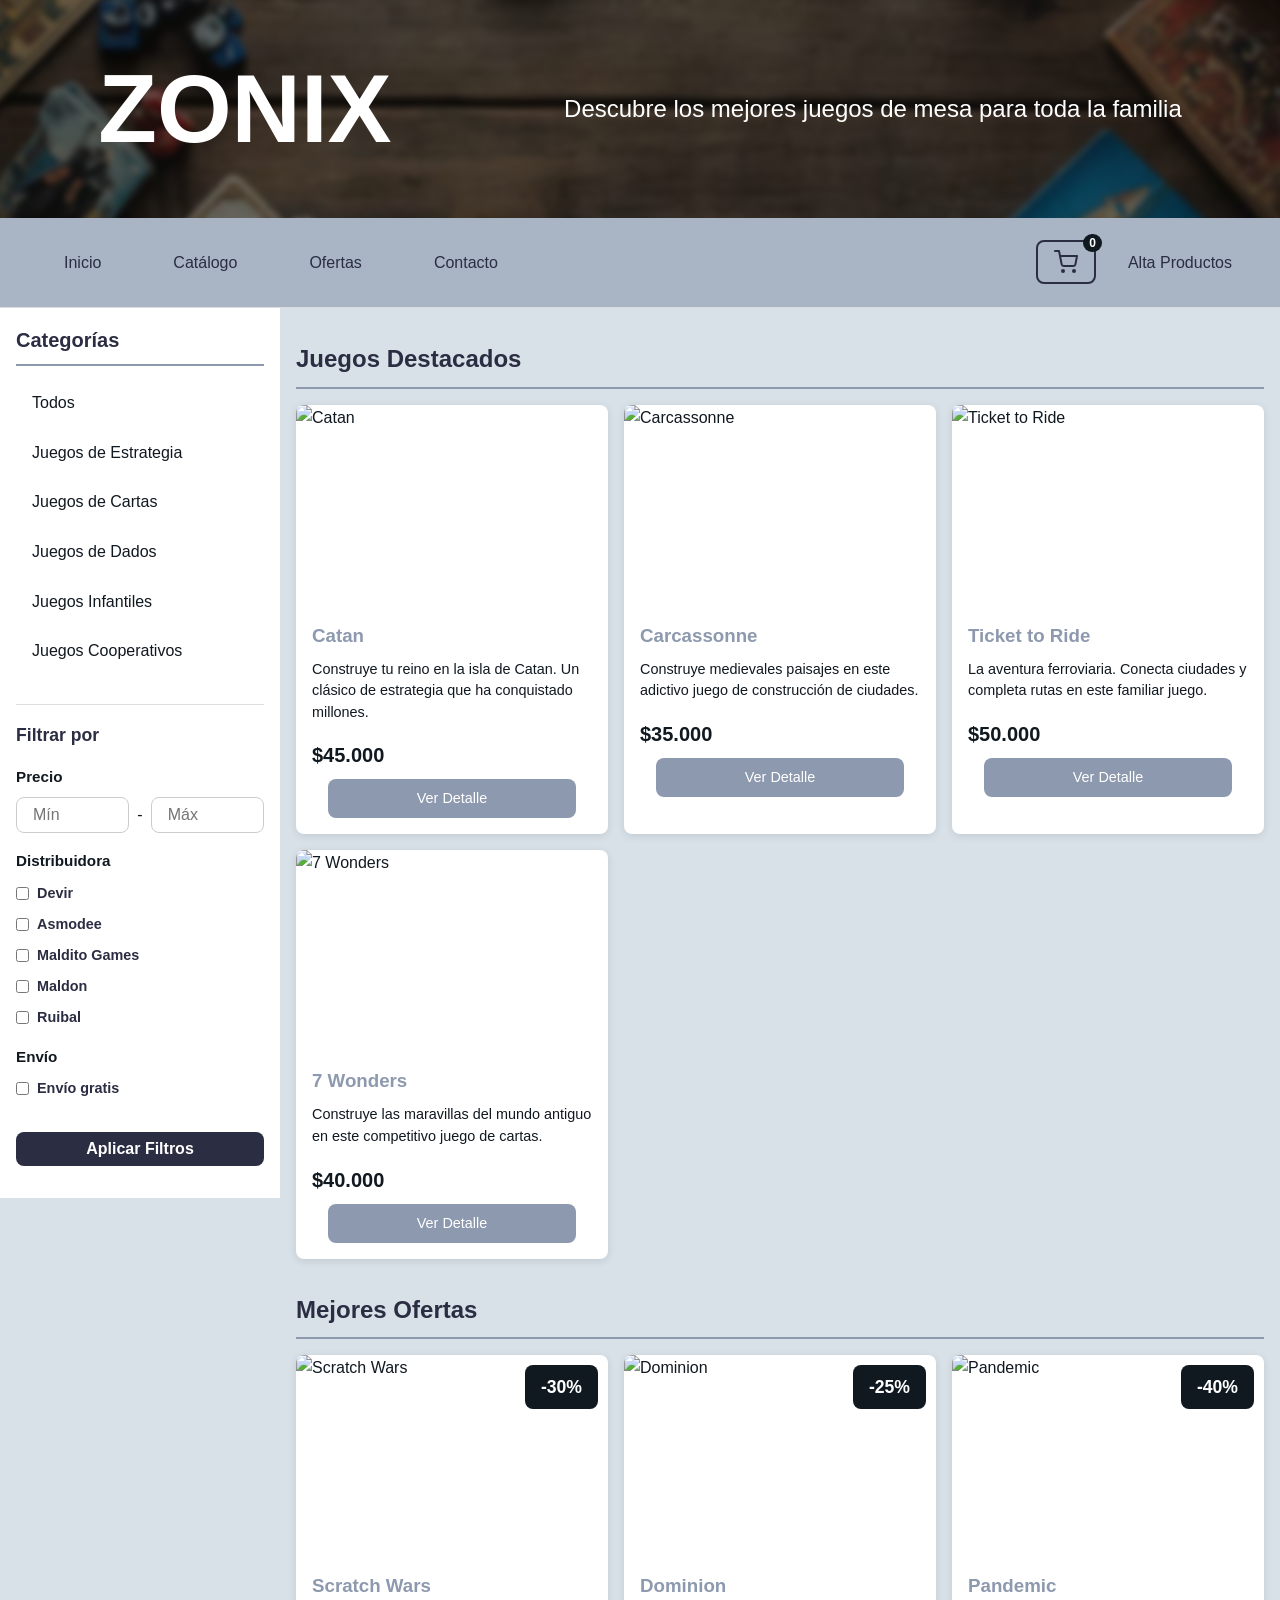
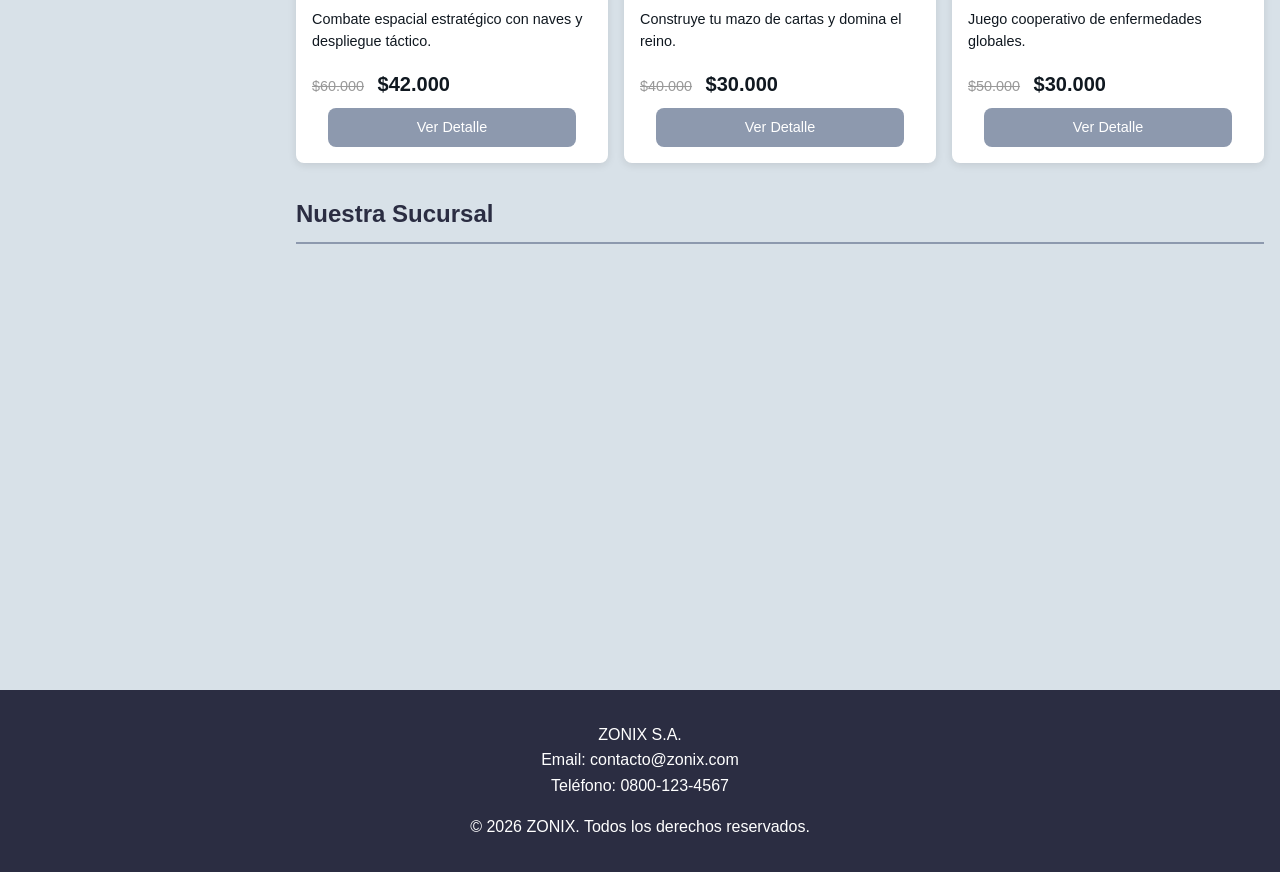
==== commit cb697470: "add styles to alta-producto.html" ====
--- a/index.html
+++ b/index.html
@@ -43,6 +43,11 @@
             <a href="/alta-producto.html" class="admin-link">Alta Productos</a>
         </div>
     </nav>
+
+    <button id="btn-menu-filtros" class="btn-menu-filtros" aria-label="Abrir filtros">
+        <svg xmlns="http://www.w3.org/2000/svg" width="24" height="24" viewBox="0 0 24 24" fill="none" stroke="currentColor" stroke-width="2" stroke-linecap="round" stroke-linejoin="round"><line x1="3" y1="12" x2="21" y2="12"></line><line x1="3" y1="6" x2="21" y2="6"></line><line x1="3" y1="18" x2="21" y2="18"></line></svg>
+        <span>Filtros</span>
+    </button>
 
     <div class="container">
         <div id="sidebar-container" class="sidebar-container" data-show-filtros="true"></div>
@@ -174,6 +179,10 @@
         document.getElementById('carrito-dropdown').addEventListener('click', function(e) {
             e.stopPropagation();
         });
+
+        document.getElementById('btn-menu-filtros').addEventListener('click', function() {
+            document.getElementById('sidebar-container').classList.toggle('active');
+        });
     </script>
 </body>
 </html>
--- a/styles/styles.css
+++ b/styles/styles.css
@@ -236,15 +236,30 @@
     width: 100%;
 }
 
+.btn-menu-filtros {
+    display: flex;
+    align-items: center;
+    gap: var(--spacing-sm);
+    padding: var(--spacing-sm) var(--spacing-md);
+    background: var(--primary-color);
+    color: #fff;
+    border: none;
+    border-radius: var(--border-radius);
+    font-size: 1rem;
+    cursor: pointer;
+    margin: var(--spacing-sm) var(--spacing-md);
+}
+
+.btn-menu-filtros svg {
+    display: block;
+}
+
 .sidebar-container {
     width: 260px;
     flex-shrink: 0;
     background: var(--bg-light);
     padding: var(--spacing-md);
-    position: sticky;
-    top: 60px;
-    height: calc(100vh - 60px);
-    overflow-y: auto;
+    align-self: flex-start;
 }
 
 .main-content {
@@ -253,6 +268,35 @@
     max-width: var(--max-width);
     margin: 0 auto;
     width: 100%;
+}
+
+@media (max-width: 767px) {
+    .btn-menu-filtros {
+        display: flex;
+    }
+
+    .sidebar-container {
+        display: none;
+        width: 100%;
+    }
+
+    .sidebar-container.active {
+        display: block;
+    }
+
+    .container {
+        flex-direction: column;
+    }
+}
+
+@media (min-width: 768px) {
+    .btn-menu-filtros {
+        display: none;
+    }
+
+    .sidebar-container {
+        display: block;
+    }
 }
 
 .sidebar-categorias {
@@ -349,6 +393,7 @@
 .btn-aplicar-filtros {
     width: 100%;
     margin-top: var(--spacing-md);
+    margin-bottom: var(--spacing-md);
     background: var(--primary-color);
 }
 
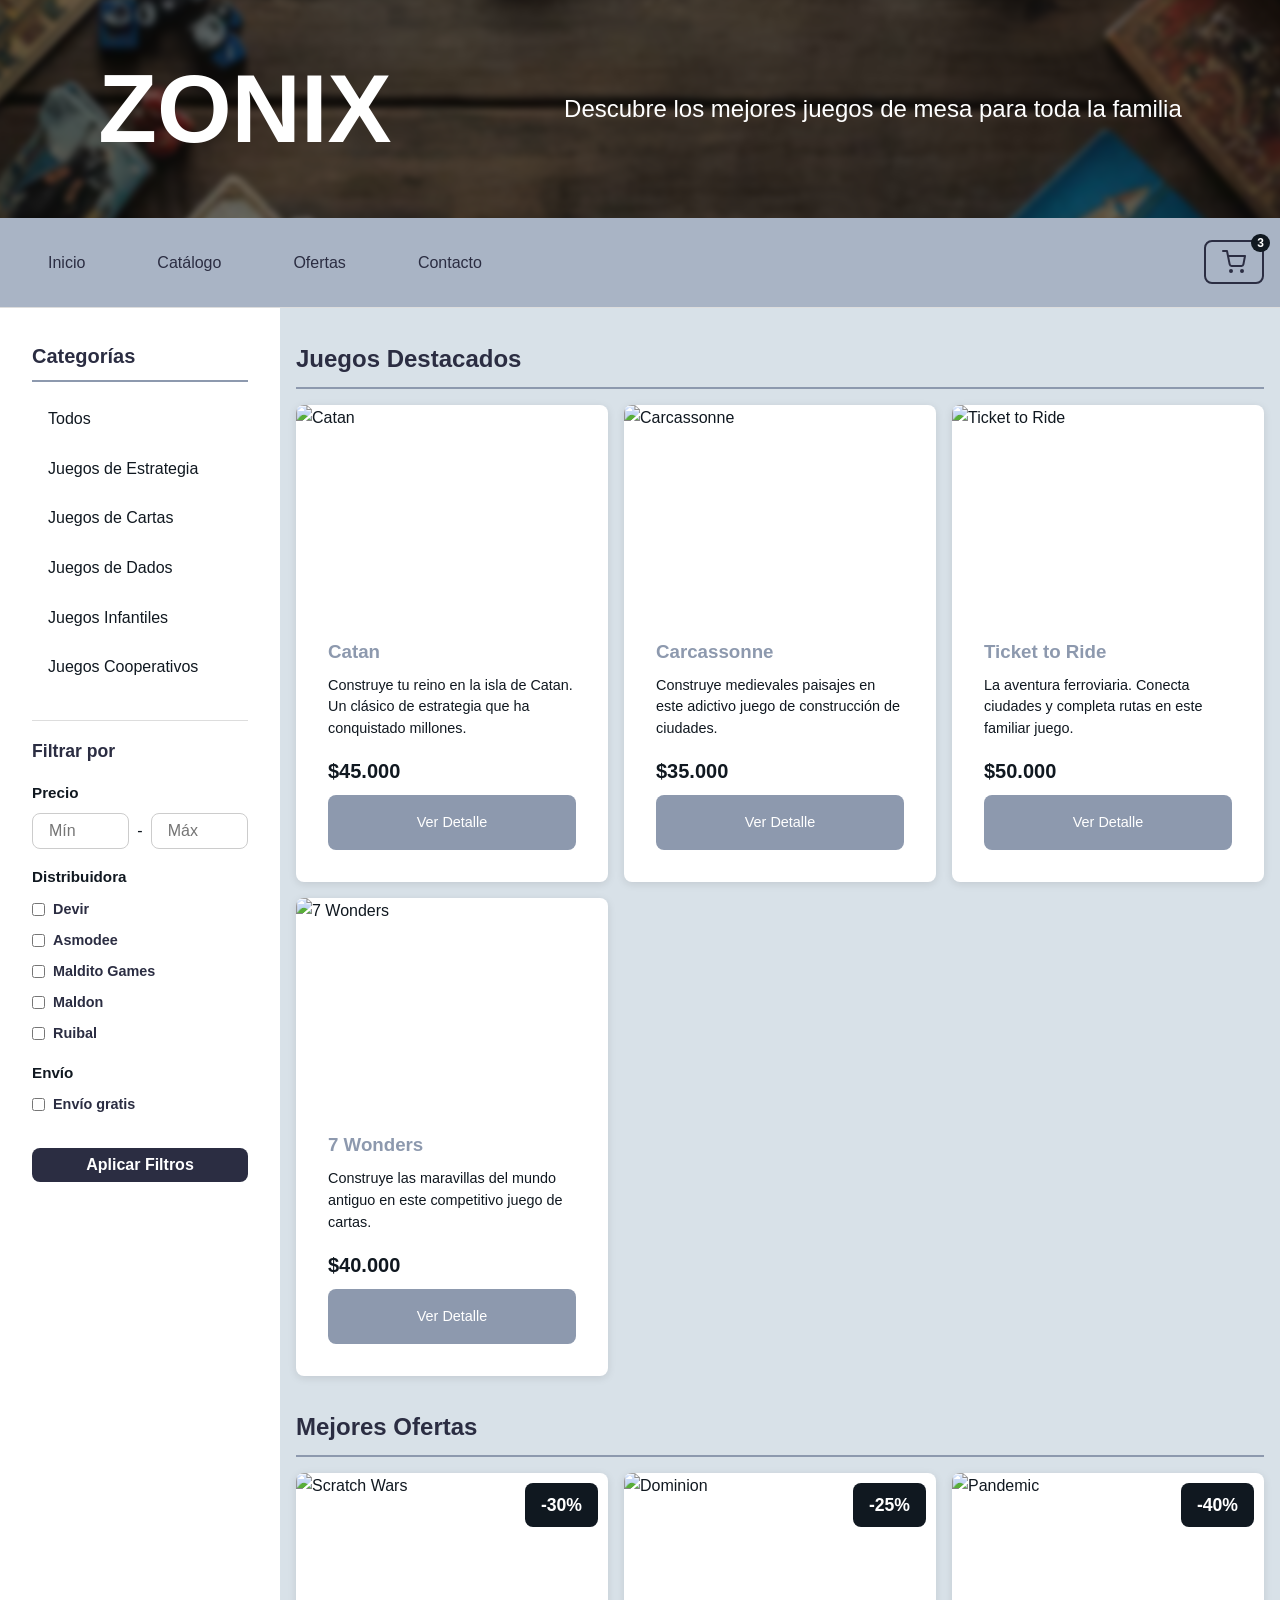
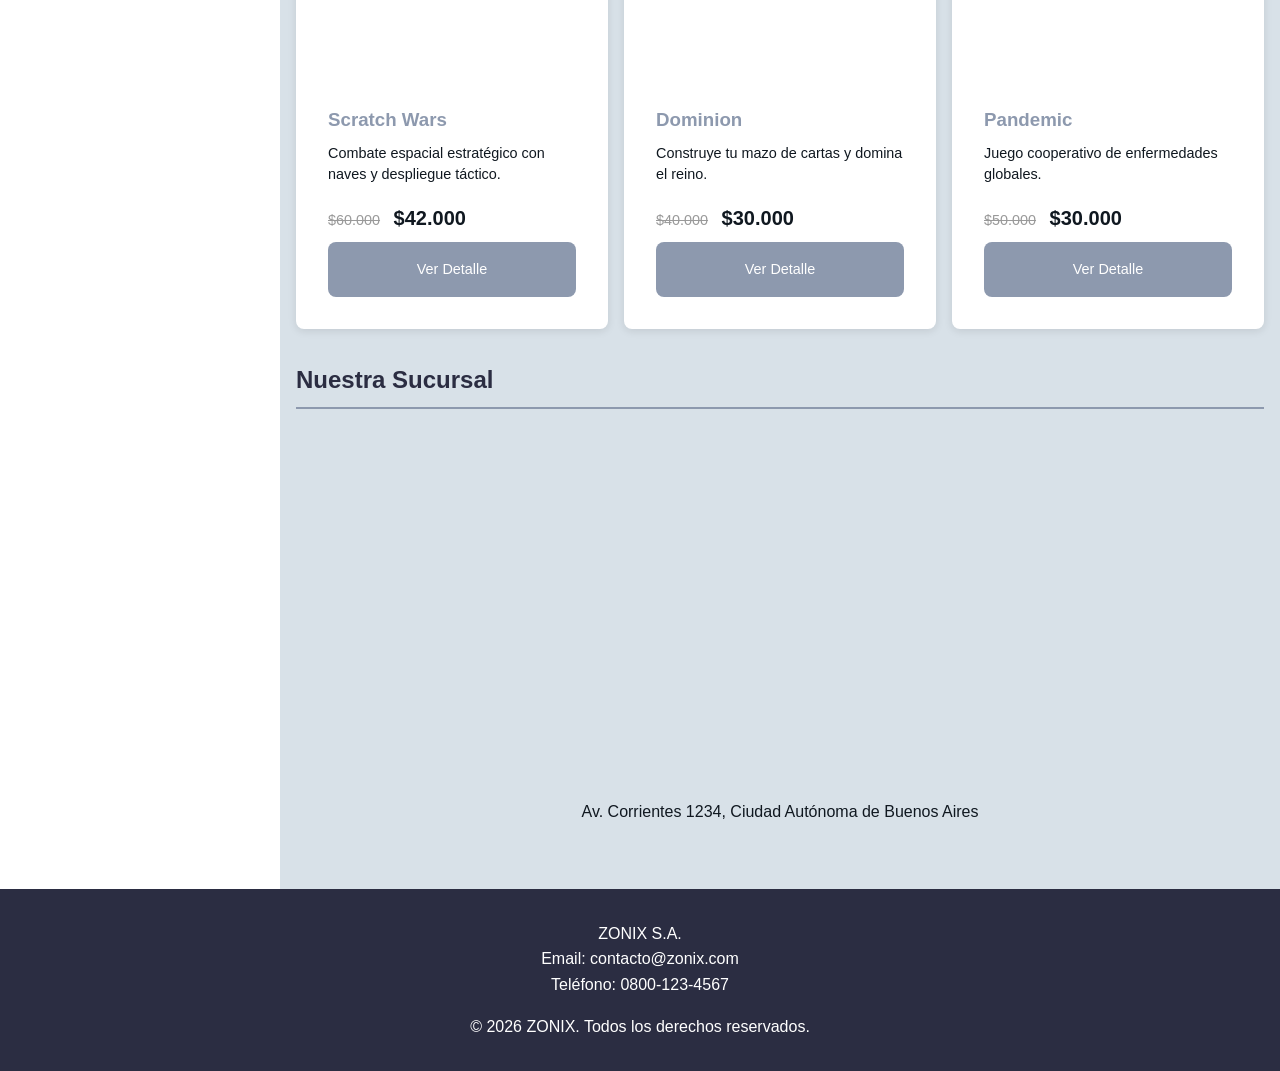
==== commit c8398349: "add cart and checkout view" ====
--- a/index.html
+++ b/index.html
@@ -7,7 +7,7 @@
     <meta name="description" content="Tienda online de juegos de mesa">
     <link rel="stylesheet" href="styles/styles.css">
 </head>
-<body>
+<body data-page="index">
     <header>
         <div class="title">
             <h1>ZONIX</h1>
@@ -15,34 +15,8 @@
         <p class="subtitle">Descubre los mejores juegos de mesa para toda la familia</p>
     </header>
 
-    <nav>
-        <ul>
-            <li><a href="/index.html" class="active">Inicio</a></li>
-            <li><a href="/catalogo.html">Catálogo</a></li>
-            <li><a href="/ofertas.html">Ofertas</a></li>
-            <li><a href="/contact.html">Contacto</a></li>
-        </ul>
-        <div class="nav-right">
-            <div class="carrito-container">
-                <button id="btn-carrito" class="carrito-btn" aria-label="Ver carrito">
-                    <svg xmlns="http://www.w3.org/2000/svg" width="24" height="24" viewBox="0 0 24 24" fill="none" stroke="currentColor" stroke-width="2" stroke-linecap="round" stroke-linejoin="round"><circle cx="9" cy="21" r="1"></circle><circle cx="20" cy="21" r="1"></circle><path d="M1 1h4l2.68 13.39a2 2 0 0 0 2 1.61h9.72a2 2 0 0 0 2-1.61L23 6H6"></path></svg>
-                    <span class="carrito-count">0</span>
-                </button>
-                <div id="carrito-dropdown" class="carrito-dropdown">
-                    <h3>Tu Carrito</h3>
-                    <div class="carrito-items">
-                        <p class="carrito-vacio">Tu carrito está vacío</p>
-                    </div>
-                    <div class="carrito-total">
-                        <span>Total:</span>
-                        <span class="carrito-precio">$0</span>
-                    </div>
-                    <button class="btn-ver-carrito">Ver Carrito</button>
-                </div>
-            </div>
-            <a href="/alta-producto.html" class="admin-link">Alta Productos</a>
-        </div>
-    </nav>
+    <span id="nav-placeholder"></span>
+    <script src="/components/nav.js"></script>
 
     <button id="btn-menu-filtros" class="btn-menu-filtros" aria-label="Abrir filtros">
         <svg xmlns="http://www.w3.org/2000/svg" width="24" height="24" viewBox="0 0 24 24" fill="none" stroke="currentColor" stroke-width="2" stroke-linecap="round" stroke-linejoin="round"><line x1="3" y1="12" x2="21" y2="12"></line><line x1="3" y1="6" x2="21" y2="6"></line><line x1="3" y1="18" x2="21" y2="18"></line></svg>
@@ -149,9 +123,10 @@
             <section id="sucursal">
                 <h2>Nuestra Sucursal</h2>
                 <iframe 
-                    src="https://www.google.com/maps?q=Buenos+Aires&output=embed"
+                    src="https://www.google.com/maps?q=-34.6037,-58.3817&z=15&output=embed"
                     title="Ubicación de la tienda">
                 </iframe>
+                <p class="sucursal-direccion">Av. Corrientes 1234, Ciudad Autónoma de Buenos Aires</p>
             </section>
         </main>
     </div>
@@ -166,20 +141,6 @@
     </footer>
     <script src="/components/sidebar-categorias.js"></script>
     <script>
-        document.getElementById('btn-carrito').addEventListener('click', function(e) {
-            e.stopPropagation();
-            var dropdown = document.getElementById('carrito-dropdown');
-            dropdown.classList.toggle('active');
-        });
-
-        document.addEventListener('click', function() {
-            document.getElementById('carrito-dropdown').classList.remove('active');
-        });
-
-        document.getElementById('carrito-dropdown').addEventListener('click', function(e) {
-            e.stopPropagation();
-        });
-
         document.getElementById('btn-menu-filtros').addEventListener('click', function() {
             document.getElementById('sidebar-container').classList.toggle('active');
         });
--- a/styles/styles.css
+++ b/styles/styles.css
@@ -81,6 +81,7 @@
     font-weight: 100;
 }
 
+#main-nav,
 nav {
     background: var(--bg-light-alt);
     border-bottom: 1px solid #ddd;
@@ -89,11 +90,23 @@
     align-items: center;
     flex-wrap: wrap;
     padding: 0 var(--spacing-md);
-    position: sticky;
+    position: relative;
     top: 0;
     z-index: 100;
 }
 
+.nav-left {
+    display: flex;
+    align-items: center;
+    flex: 1;
+}
+
+.nav-left ul {
+    display: flex;
+    gap: var(--spacing-sm);
+}
+
+#main-nav ul,
 nav ul {
     list-style: none;
     display: flex;
@@ -166,7 +179,7 @@
     border-radius: var(--border-radius);
     box-shadow: var(--shadow-hover);
     min-width: 300px;
-    padding: var(--spacing-md);
+    padding: var(--spacing-lg);
     opacity: 0;
     visibility: hidden;
     transform: translateY(-10px);
@@ -188,14 +201,51 @@
 }
 
 .carrito-items {
-    max-height: 200px;
+    max-height: 300px;
     overflow-y: auto;
+}
+
+.carrito-producto {
+    display: flex;
+    align-items: center;
+    gap: var(--spacing-sm);
+    padding: var(--spacing-sm) 0;
+    border-bottom: 1px solid #eee;
+}
+
+.carrito-producto:last-child {
+    border-bottom: none;
+}
+
+.carrito-producto img {
+    width: 40px;
+    height: 40px;
+    border-radius: var(--border-radius);
+    object-fit: cover;
+}
+
+.carrito-producto-info {
+    flex: 1;
+    display: flex;
+    flex-direction: column;
+    gap: 2px;
+}
+
+.carrito-producto-info h4 {
+    color: var(--primary-color);
+    font-size: 0.9rem;
+    font-weight: 600;
+}
+
+.carrito-producto-cantidad {
+    color: var(--secondary-color);
+    font-size: 0.8rem;
 }
 
 .carrito-vacio {
     color: #999;
     text-align: center;
-    padding: var(--spacing-md);
+    padding: var(--spacing-lg);
 }
 
 .carrito-total {
@@ -230,36 +280,17 @@
 }
 
 .container {
-    display: flex;
+    display: grid;
+    grid-template-columns: 260px 1fr;
     flex: 1;
     max-width: 100%;
     width: 100%;
-}
-
-.btn-menu-filtros {
-    display: flex;
-    align-items: center;
-    gap: var(--spacing-sm);
-    padding: var(--spacing-sm) var(--spacing-md);
-    background: var(--primary-color);
-    color: #fff;
-    border: none;
-    border-radius: var(--border-radius);
-    font-size: 1rem;
-    cursor: pointer;
-    margin: var(--spacing-sm) var(--spacing-md);
-}
-
-.btn-menu-filtros svg {
-    display: block;
+    position: relative;
 }
 
 .sidebar-container {
-    width: 260px;
-    flex-shrink: 0;
     background: var(--bg-light);
-    padding: var(--spacing-md);
-    align-self: flex-start;
+    padding: var(--spacing-lg);
 }
 
 .main-content {
@@ -285,7 +316,7 @@
     }
 
     .container {
-        flex-direction: column;
+        grid-template-columns: 1fr;
     }
 }
 
@@ -293,15 +324,11 @@
     .btn-menu-filtros {
         display: none;
     }
-
-    .sidebar-container {
-        display: block;
-    }
 }
 
 .sidebar-categorias {
-    position: sticky;
-    top: 60px;
+    position: relative;
+    top: 0;
 }
 
 .sidebar-categorias h2 {
@@ -428,7 +455,6 @@
 }
 
 .card-destacado:hover {
-    transform: translateY(-8px);
     box-shadow: var(--shadow-hover);
 }
 
@@ -450,7 +476,8 @@
 }
 
 .card-contenido {
-    padding: var(--spacing-md);
+    padding: var(--spacing-lg);
+    padding-top: var(--spacing-lg);
 }
 
 .card-contenido h3 {
@@ -469,6 +496,7 @@
     color: var(--accent-color);
     font-weight: bold;
     font-size: 1.25rem;
+    margin-bottom: var(--spacing-sm);
 }
 
 .card-precio .precio-original {
@@ -481,10 +509,8 @@
 
 .btn-ver-detalle {
     display: block;
-    margin-top: var(--spacing-sm);
-    margin-left: var(--spacing-md);
-    margin-right: var(--spacing-md);
-    padding: var(--spacing-sm) var(--spacing-md);
+    width: 100%;
+    padding: var(--spacing-md) var(--spacing-lg);
     background: var(--secondary-color);
     color: #fff;
     text-decoration: none;
@@ -523,6 +549,13 @@
     display: block;
     margin-top: var(--spacing-lg);
     border-radius: var(--border-radius);
+}
+
+.sucursal-direccion {
+    color: var(--text-color);
+    font-size: 1rem;
+    margin-top: var(--spacing-sm);
+    text-align: center;
 }
 
 footer {
@@ -606,7 +639,6 @@
 input[type="submit"]:hover,
 input[type="reset"]:hover {
     background: var(--primary-color);
-    transform: translateY(-2px);
 }
 
 button:active,
@@ -630,7 +662,6 @@
 }
 
 .producto-card:hover {
-    transform: translateY(-4px);
     box-shadow: 0 4px 16px rgba(0, 0, 0, 0.15);
 }
 
@@ -641,7 +672,7 @@
 }
 
 .producto-info {
-    padding: var(--spacing-md);
+    padding: var(--spacing-lg);
 }
 
 .producto-info h3 {
@@ -674,7 +705,7 @@
 .producto-botones .btn-detalles {
     flex: 1;
     display: block;
-    padding: var(--spacing-sm) var(--spacing-md);
+    padding: var(--spacing-md) var(--spacing-lg);
     background: var(--primary-color);
     color: #fff;
     text-decoration: none;
@@ -721,11 +752,11 @@
 
 @media (min-width: 768px) {
     .container {
-        flex-direction: row;
+        grid-template-columns: 280px 1fr;
     }
 
     .sidebar-container {
-        width: 250px;
+        width: 280px;
     }
 
     nav {
@@ -763,7 +794,7 @@
 
 @media (max-width: 767px) {
     .container {
-        flex-direction: column;
+        grid-template-columns: 1fr;
     }
 
     .sidebar-container {
@@ -796,8 +827,7 @@
     }
 
     .carrito-dropdown {
-        left: 0;
-        right: auto;
+        display: none;
     }
 }
 
@@ -854,7 +884,7 @@
 .galeria-principal {
     background: var(--bg-light);
     border-radius: var(--border-radius);
-    padding: var(--spacing-md);
+    padding: var(--spacing-lg);
     height: 100%;
     display: flex;
     flex-direction: column;
@@ -1019,7 +1049,7 @@
 .producto-precio-box {
     background: var(--bg-light);
     border-radius: var(--border-radius);
-    padding: var(--spacing-md);
+    padding: var(--spacing-lg);
     border: 1px solid #eee;
 }
 
@@ -1100,7 +1130,7 @@
 }
 
 .cantidad-btn {
-    background: var(--bg-color);
+    background: var(--text-color);
     border: none;
     width: 40px;
     height: 40px;
@@ -1110,11 +1140,6 @@
     display: flex;
     align-items: center;
     justify-content: center;
-}
-
-.cantidad-btn:hover {
-    background: var(--secondary-color);
-    color: #fff;
 }
 
 .cantidad-control input {
@@ -1127,7 +1152,6 @@
     font-size: 1rem;
     font-weight: 600;
     background: var(--bg-light);
-    -moz-appearance: textfield;
 }
 
 .cantidad-control input::-webkit-outer-spin-button,
@@ -1151,7 +1175,7 @@
     background: var(--bg-light);
     color: var(--secondary-color);
     border: 2px solid var(--secondary-color);
-    padding: var(--spacing-md);
+    padding: var(--spacing-lg);
     font-size: 1rem;
 }
 
@@ -1165,7 +1189,7 @@
     background: var(--secondary-color);
     color: #fff;
     border: 2px solid var(--secondary-color);
-    padding: var(--spacing-md);
+    padding: var(--spacing-lg);
     font-size: 1rem;
 }
 
@@ -1177,7 +1201,7 @@
 .producto-envio {
     display: flex;
     gap: var(--spacing-md);
-    padding: var(--spacing-md);
+    padding: var(--spacing-lg);
     background: var(--bg-light);
     border-radius: var(--border-radius);
     border: 1px solid #eee;
@@ -1238,7 +1262,7 @@
     display: flex;
     align-items: center;
     gap: var(--spacing-md);
-    padding: var(--spacing-md);
+    padding: var(--spacing-lg);
     background: var(--bg-light);
     border-radius: var(--border-radius);
     box-shadow: var(--shadow);
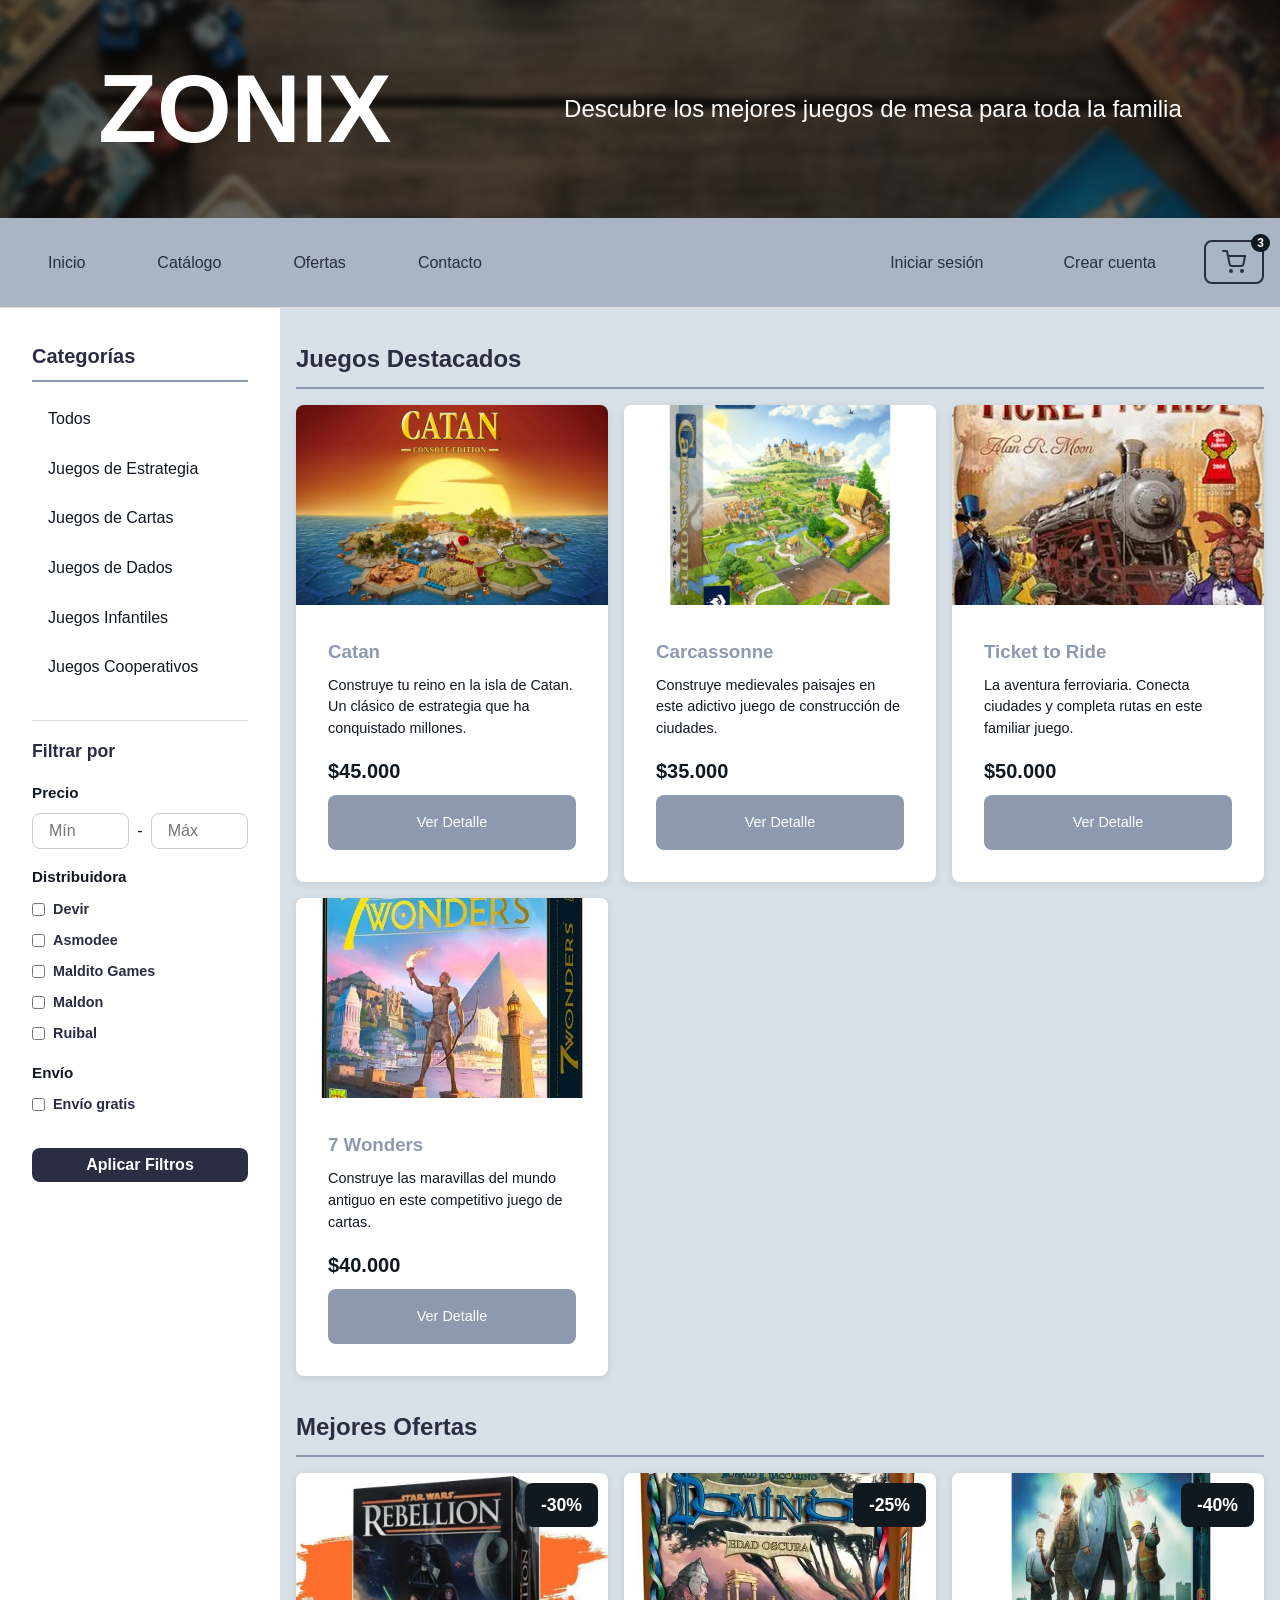
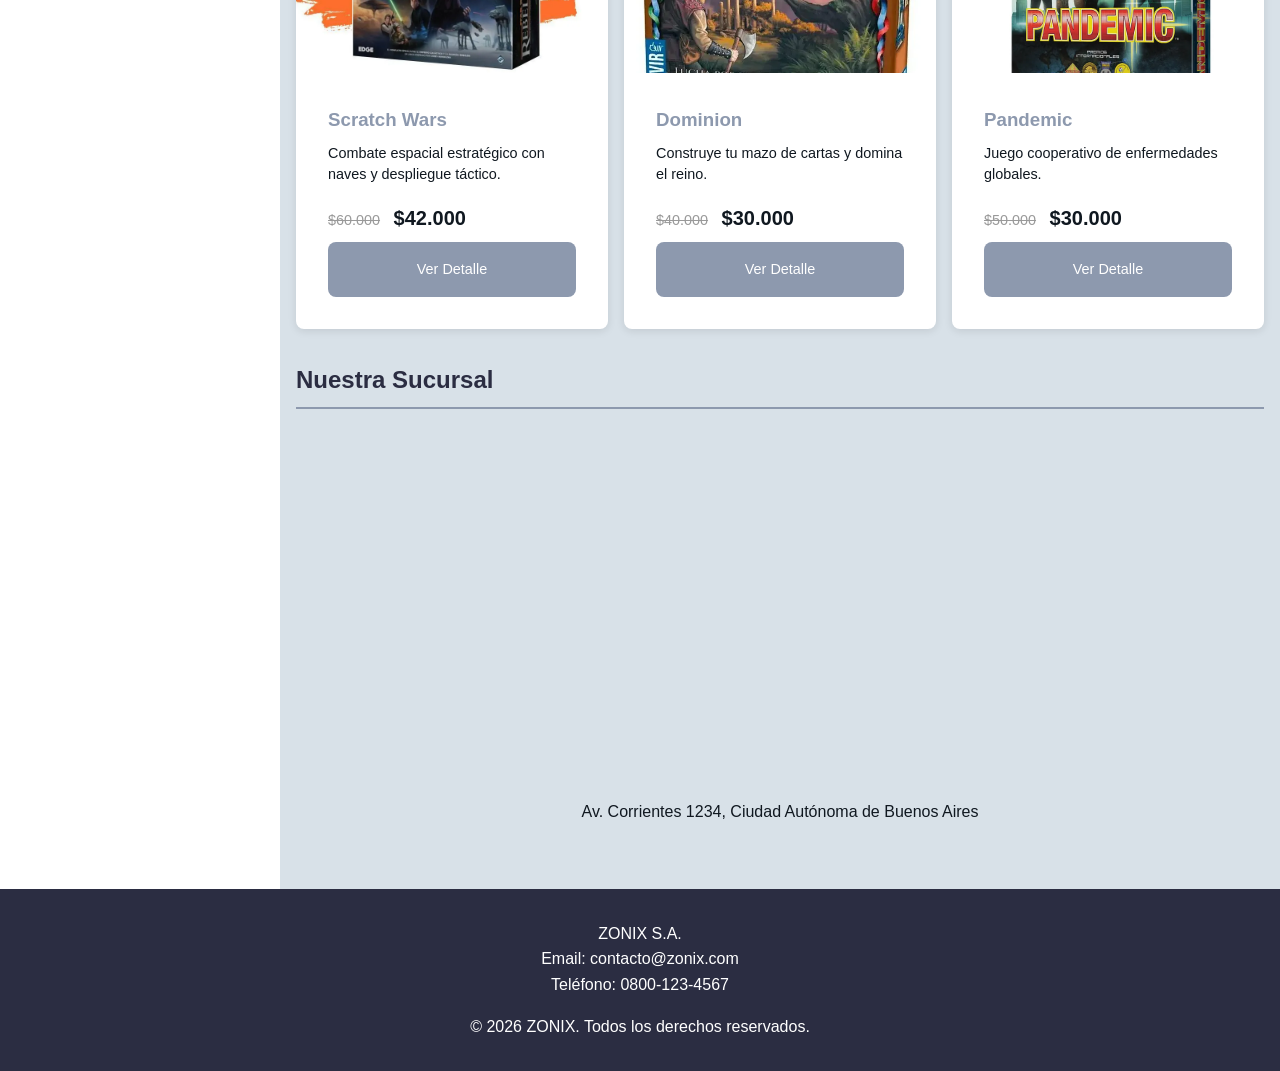
==== commit 83050814: "add images for all products" ====
--- a/index.html
+++ b/index.html
@@ -16,7 +16,7 @@
     </header>
 
     <span id="nav-placeholder"></span>
-    <script src="/components/nav.js"></script>
+    <script src="components/nav.js"></script>
 
     <button id="btn-menu-filtros" class="btn-menu-filtros" aria-label="Abrir filtros">
         <svg xmlns="http://www.w3.org/2000/svg" width="24" height="24" viewBox="0 0 24 24" fill="none" stroke="currentColor" stroke-width="2" stroke-linecap="round" stroke-linejoin="round"><line x1="3" y1="12" x2="21" y2="12"></line><line x1="3" y1="6" x2="21" y2="6"></line><line x1="3" y1="18" x2="21" y2="18"></line></svg>
@@ -33,7 +33,7 @@
                 <div class="grid-destacados">
                     <article class="card-destacado">
                         <div class="card-imagen">
-                            <img src="https://placehold.co/300x200/2c3e50/fff?text=Catan" alt="Catan">
+                            <img src="assets/images/catan1.webp" alt="Catan">
                         </div>
                         <div class="card-contenido">
                             <h3>Catan</h3>
@@ -44,7 +44,7 @@
                     </article>
                     <article class="card-destacado">
                         <div class="card-imagen">
-                            <img src="https://placehold.co/300x200/3498db/fff?text=Carcassonne" alt="Carcassonne">
+                            <img src="assets/images/carcassone.webp" alt="Carcassonne">
                         </div>
                         <div class="card-contenido">
                             <h3>Carcassonne</h3>
@@ -55,7 +55,7 @@
                     </article>
                     <article class="card-destacado">
                         <div class="card-imagen">
-                            <img src="https://placehold.co/300x200/e74c3c/fff?text=Ticket+to+Ride" alt="Ticket to Ride">
+                            <img src="assets/images/tickettoride.webp" alt="Ticket to Ride">
                         </div>
                         <div class="card-contenido">
                             <h3>Ticket to Ride</h3>
@@ -66,7 +66,7 @@
                     </article>
                     <article class="card-destacado">
                         <div class="card-imagen">
-                            <img src="https://placehold.co/300x200/27ae60/fff?text=7+Wonders" alt="7 Wonders">
+                            <img src="assets/images/7wonders.webp" alt="7 Wonders">
                         </div>
                         <div class="card-contenido">
                             <h3>7 Wonders</h3>
@@ -84,7 +84,7 @@
                     <article class="producto-card oferta">
                         <span class="descuento">-30%</span>
                         <div class="card-imagen">
-                            <img src="https://placehold.co/300x200/e74c3c/fff?text=Scratch+Wars" alt="Scratch Wars">
+                            <img src="assets/images/scratchwars.webp" alt="Scratch Wars">
                         </div>
                         <div class="card-contenido">
                             <h3>Scratch Wars</h3>
@@ -96,7 +96,7 @@
                     <article class="producto-card oferta">
                         <span class="descuento">-25%</span>
                         <div class="card-imagen">
-                            <img src="https://placehold.co/300x200/8e44ad/fff?text=Dominion" alt="Dominion">
+                            <img src="assets/images/dominion.webp" alt="Dominion">
                         </div>
                         <div class="card-contenido">
                             <h3>Dominion</h3>
@@ -108,7 +108,7 @@
                     <article class="producto-card oferta">
                         <span class="descuento">-40%</span>
                         <div class="card-imagen">
-                            <img src="https://placehold.co/300x200/27ae60/fff?text=Pandemic" alt="Pandemic">
+                            <img src="assets/images/pandemic.webp" alt="Pandemic">
                         </div>
                         <div class="card-contenido">
                             <h3>Pandemic</h3>
@@ -139,7 +139,7 @@
         </address>
         <p>&copy; 2026 ZONIX. Todos los derechos reservados.</p>
     </footer>
-    <script src="/components/sidebar-categorias.js"></script>
+    <script src="components/sidebar-categorias.js"></script>
     <script>
         document.getElementById('btn-menu-filtros').addEventListener('click', function() {
             document.getElementById('sidebar-container').classList.toggle('active');
--- a/styles/styles.css
+++ b/styles/styles.css
@@ -54,7 +54,7 @@
     content: "";
     position: absolute;
     inset: 0;
-    background: url("/assets/images/header-banner.avif") no-repeat center center;
+    background: url("../assets/images/header-banner.avif") no-repeat center center;
     background-size: cover;
     filter: blur(3px);
     transform: scale(1.1); 
@@ -469,6 +469,7 @@
     height: 100%;
     object-fit: cover;
     transition: transform var(--transition);
+    box-shadow: 0 2px 4px rgba(0, 0, 0, 0.15);
 }
 
 .card-destacado:hover .card-imagen img {
@@ -669,6 +670,7 @@
     width: 100%;
     height: 200px;
     object-fit: cover;
+    box-shadow: 0 2px 4px rgba(0, 0, 0, 0.15);
 }
 
 .producto-info {
@@ -941,7 +943,7 @@
 .galeria-slide img {
     width: 100%;
     height: 100%;
-    object-fit: cover;
+    object-fit: contain;
 }
 
 #img1:checked ~ .galeria-contenido .galeria-slide:nth-child(1),
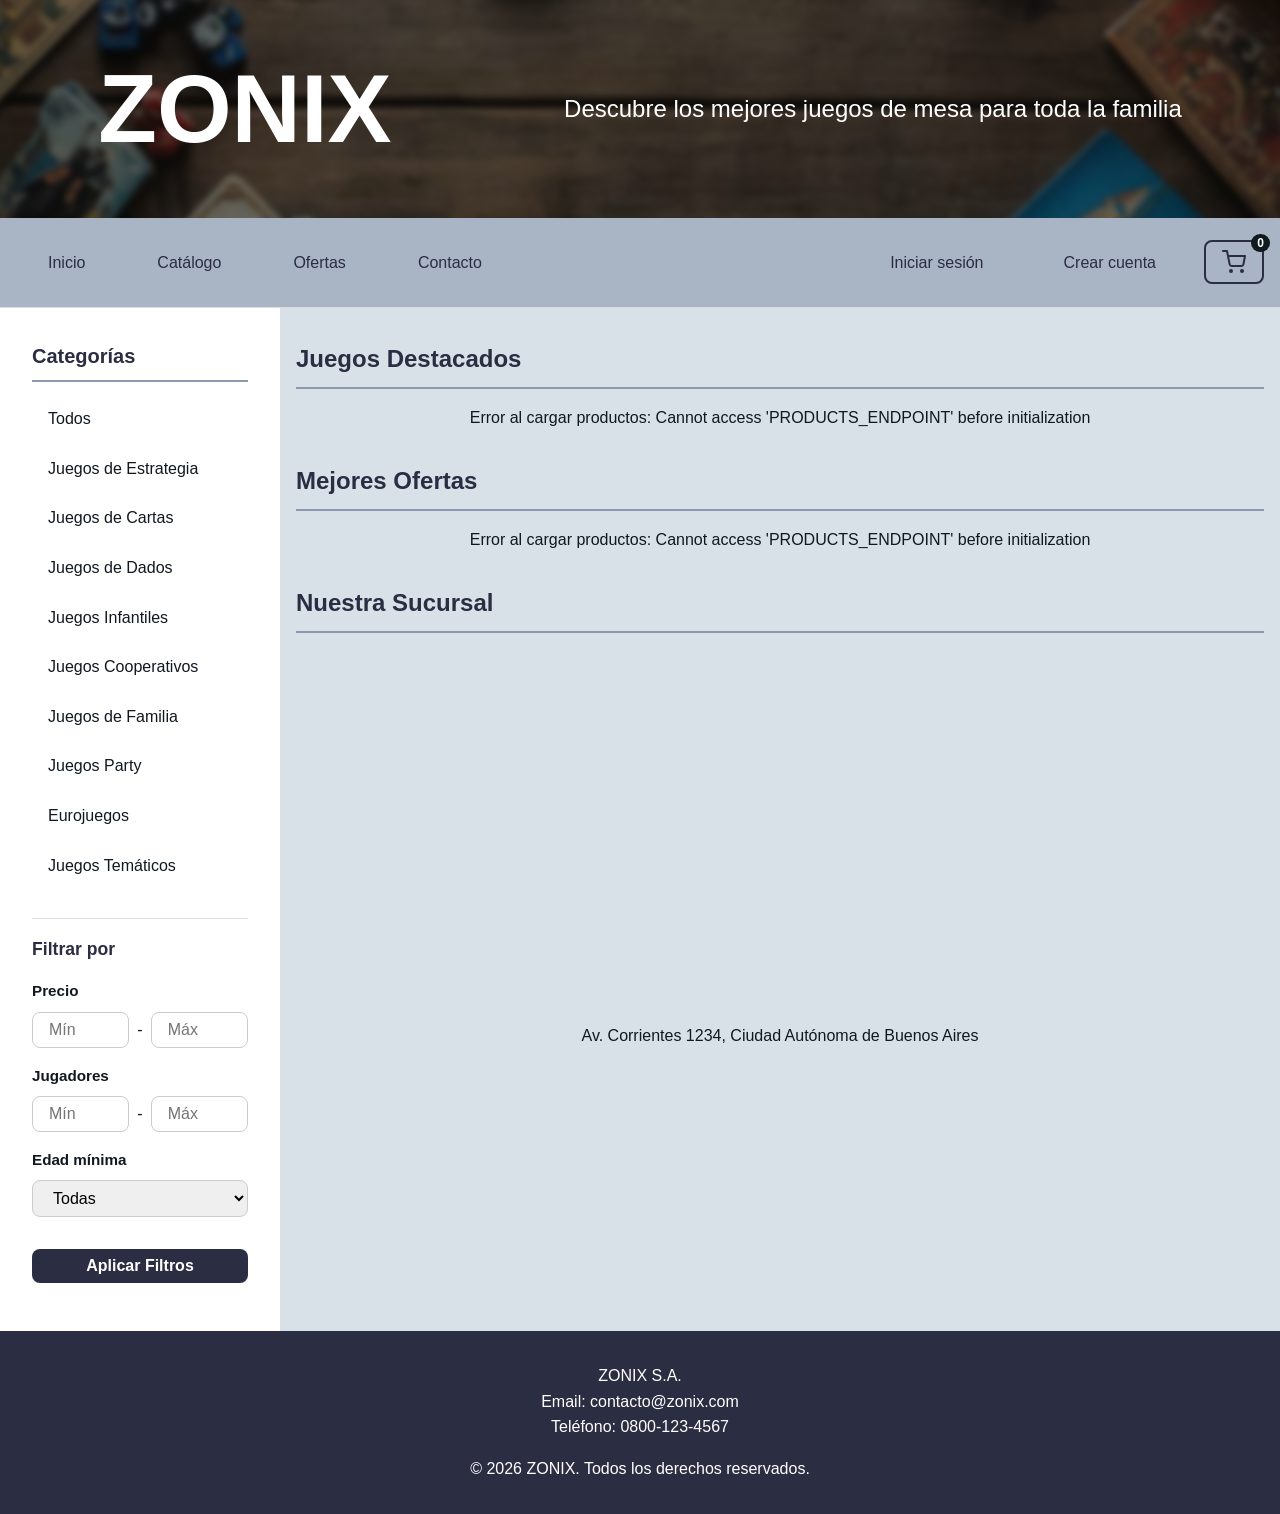
==== commit a7c81f19: "feat: replace hardcoded data with dynamic Supabase content, add localStorage cart, and offer/offerpe" ====
--- a/index.html
+++ b/index.html
@@ -30,94 +30,12 @@
 
             <section id="destacados">
                 <h2>Juegos Destacados</h2>
-                <div class="grid-destacados">
-                    <article class="card-destacado">
-                        <div class="card-imagen">
-                            <img src="assets/images/catan1.webp" alt="Catan">
-                        </div>
-                        <div class="card-contenido">
-                            <h3>Catan</h3>
-                            <p class="card-descripcion">Construye tu reino en la isla de Catan. Un clásico de estrategia que ha conquistado millones.</p>
-                            <p class="card-precio">$45.000</p>
-                            <a href="producto.html" class="btn-ver-detalle">Ver Detalle</a>
-                        </div>
-                    </article>
-                    <article class="card-destacado">
-                        <div class="card-imagen">
-                            <img src="assets/images/carcassone.webp" alt="Carcassonne">
-                        </div>
-                        <div class="card-contenido">
-                            <h3>Carcassonne</h3>
-                            <p class="card-descripcion">Construye medievales paisajes en este adictivo juego de construcción de ciudades.</p>
-                            <p class="card-precio">$35.000</p>
-                            <a href="producto.html" class="btn-ver-detalle">Ver Detalle</a>
-                        </div>
-                    </article>
-                    <article class="card-destacado">
-                        <div class="card-imagen">
-                            <img src="assets/images/tickettoride.webp" alt="Ticket to Ride">
-                        </div>
-                        <div class="card-contenido">
-                            <h3>Ticket to Ride</h3>
-                            <p class="card-descripcion">La aventura ferroviaria. Conecta ciudades y completa rutas en este familiar juego.</p>
-                            <p class="card-precio">$50.000</p>
-                            <a href="producto.html" class="btn-ver-detalle">Ver Detalle</a>
-                        </div>
-                    </article>
-                    <article class="card-destacado">
-                        <div class="card-imagen">
-                            <img src="assets/images/7wonders.webp" alt="7 Wonders">
-                        </div>
-                        <div class="card-contenido">
-                            <h3>7 Wonders</h3>
-                            <p class="card-descripcion">Construye las maravillas del mundo antiguo en este competitivo juego de cartas.</p>
-                            <p class="card-precio">$40.000</p>
-                            <a href="producto.html" class="btn-ver-detalle">Ver Detalle</a>
-                        </div>
-                    </article>
-                </div>
+                <div class="grid-destacados"></div>
             </section>
 
             <section id="mejores-ofertas">
                 <h2>Mejores Ofertas</h2>
-                <div class="grid-destacados">
-                    <article class="producto-card oferta">
-                        <span class="descuento">-30%</span>
-                        <div class="card-imagen">
-                            <img src="assets/images/scratchwars.webp" alt="Scratch Wars">
-                        </div>
-                        <div class="card-contenido">
-                            <h3>Scratch Wars</h3>
-                            <p class="card-descripcion">Combate espacial estratégico con naves y despliegue táctico.</p>
-                            <p class="card-precio"><span class="precio-original">$60.000</span> $42.000</p>
-                            <a href="producto.html" class="btn-ver-detalle">Ver Detalle</a>
-                        </div>
-                    </article>
-                    <article class="producto-card oferta">
-                        <span class="descuento">-25%</span>
-                        <div class="card-imagen">
-                            <img src="assets/images/dominion.webp" alt="Dominion">
-                        </div>
-                        <div class="card-contenido">
-                            <h3>Dominion</h3>
-                            <p class="card-descripcion">Construye tu mazo de cartas y domina el reino.</p>
-                            <p class="card-precio"><span class="precio-original">$40.000</span> $30.000</p>
-                            <a href="producto.html" class="btn-ver-detalle">Ver Detalle</a>
-                        </div>
-                    </article>
-                    <article class="producto-card oferta">
-                        <span class="descuento">-40%</span>
-                        <div class="card-imagen">
-                            <img src="assets/images/pandemic.webp" alt="Pandemic">
-                        </div>
-                        <div class="card-contenido">
-                            <h3>Pandemic</h3>
-                            <p class="card-descripcion">Juego cooperativo de enfermedades globales.</p>
-                            <p class="card-precio"><span class="precio-original">$50.000</span> $30.000</p>
-                            <a href="producto.html" class="btn-ver-detalle">Ver Detalle</a>
-                        </div>
-                    </article>
-                </div>
+                <div class="grid-destacados"></div>
             </section>
 
             <section id="sucursal">
@@ -139,7 +57,11 @@
         </address>
         <p>&copy; 2026 ZONIX. Todos los derechos reservados.</p>
     </footer>
+    <script src="components/supabase-creds.js"></script>
+    <script src="components/products-crud.js"></script>
+    <script src="components/cart.js"></script>
     <script src="components/sidebar-categorias.js"></script>
+    <script src="components/index.js"></script>
     <script>
         document.getElementById('btn-menu-filtros').addEventListener('click', function() {
             document.getElementById('sidebar-container').classList.toggle('active');
--- a/styles/styles.css
+++ b/styles/styles.css
@@ -479,6 +479,9 @@
 .card-contenido {
     padding: var(--spacing-lg);
     padding-top: var(--spacing-lg);
+    display: flex;
+    flex-direction: column;
+    flex: 1;
 }
 
 .card-contenido h3 {
@@ -518,6 +521,7 @@
     border-radius: var(--border-radius);
     font-size: 0.9rem;
     text-align: center;
+    margin-top: auto;
 }
 
 .btn-ver-detalle:hover {
@@ -702,18 +706,21 @@
 
 .producto-botones button {
     flex: 1;
+    padding: var(--spacing-sm) var(--spacing-md);
+    font-size: 0.85rem;
 }
 
 .producto-botones .btn-detalles {
     flex: 1;
     display: block;
-    padding: var(--spacing-md) var(--spacing-lg);
+    padding: var(--spacing-sm) var(--spacing-md);
     background: var(--primary-color);
     color: #fff;
     text-decoration: none;
     border-radius: var(--border-radius);
     text-align: center;
     font-weight: 600;
+    font-size: 0.85rem;
     transition: background var(--transition), transform var(--transition);
 }
 
@@ -726,23 +733,6 @@
     margin-bottom: var(--spacing-lg);
     font-size: 1.1rem;
     color: var(--text-color);
-}
-
-.producto-card.oferta {
-    position: relative;
-}
-
-.producto-card .descuento {
-    position: absolute;
-    top: 10px;
-    right: 10px;
-    background: var(--accent-color);
-    color: #fff;
-    padding: var(--spacing-sm) var(--spacing-md);
-    border-radius: var(--border-radius);
-    font-weight: bold;
-    font-size: 1.1rem;
-    z-index: 10;
 }
 
 .producto-info .precio-original {
@@ -959,6 +949,7 @@
     gap: var(--spacing-sm);
     flex-wrap: nowrap;
     justify-content: center;
+    align-items: center;
     overflow-x: auto;
     z-index: 10;
 }
@@ -981,28 +972,7 @@
     border: 2px solid transparent;
     opacity: 0.6;
     transition: all var(--transition);
-}
-
-.thumb {
-    width: 60px;
-    height: 60px;
-    flex-shrink: 0;
-    border-radius: var(--border-radius);
-    overflow: hidden;
-    cursor: pointer;
-    border: 2px solid transparent;
-    opacity: 0.6;
-    transition: all var(--transition);
-}
-
-.thumb img {
-    width: 100%;
-    height: 100%;
-    object-fit: cover;
-}
-
-.thumb:hover {
-    opacity: 1;
+    margin-top: 7px;
 }
 
 .thumb img {
@@ -1344,4 +1314,95 @@
     .caracteristicas-grid {
         grid-template-columns: 1fr 1fr;
     }
+}
+
+#toast-container {
+    position: fixed;
+    top: 20px;
+    right: 20px;
+    z-index: 9999;
+    display: flex;
+    flex-direction: column;
+    gap: 10px;
+}
+
+.toast {
+    padding: 14px 24px;
+    border-radius: 8px;
+    color: #fff;
+    font-weight: 600;
+    font-size: 0.95rem;
+    box-shadow: 0 4px 16px rgba(0,0,0,0.2);
+    animation: toast-in 0.4s ease;
+    max-width: 380px;
+}
+
+.toast-success {
+    background: #27ae60;
+}
+
+.toast-error {
+    background: #e74c3c;
+}
+
+.toast-fade {
+    animation: toast-out 0.4s ease forwards;
+}
+
+@keyframes toast-in {
+    from { opacity: 0; transform: translateX(100%); }
+    to { opacity: 1; transform: translateX(0); }
+}
+
+@keyframes toast-out {
+    from { opacity: 1; transform: translateX(0); }
+    to { opacity: 0; transform: translateX(100%); }
+}
+
+.buscador {
+    margin-bottom: var(--spacing-lg);
+    display: flex;
+    justify-content: center;
+}
+
+.buscador input {
+    width: 100%;
+    max-width: 500px;
+    padding: 12px 18px;
+    border: 2px solid var(--border-color);
+    border-radius: var(--border-radius);
+    font-size: 1rem;
+    transition: border-color var(--transition);
+    outline: none;
+}
+
+.buscador input:focus {
+    border-color: var(--primary-color);
+}
+
+.descueto {
+    background: var(--secondary-color);
+    color: #fff;
+    padding: 4px 10px;
+    border-radius: 4px;
+    font-size: 0.75rem;
+    font-weight: 700;
+    position: absolute;
+    top: 10px;
+    left: 10px;
+    z-index: 2;
+    text-transform: uppercase;
+}
+
+.carrito-vacio {
+    padding: 1rem;
+    text-align: center;
+    color: var(--text-muted);
+}
+
+.admin-loading {
+    text-align: center;
+    padding: 2rem;
+    color: var(--text-muted);
+    grid-column: 1 / -1;
 }
